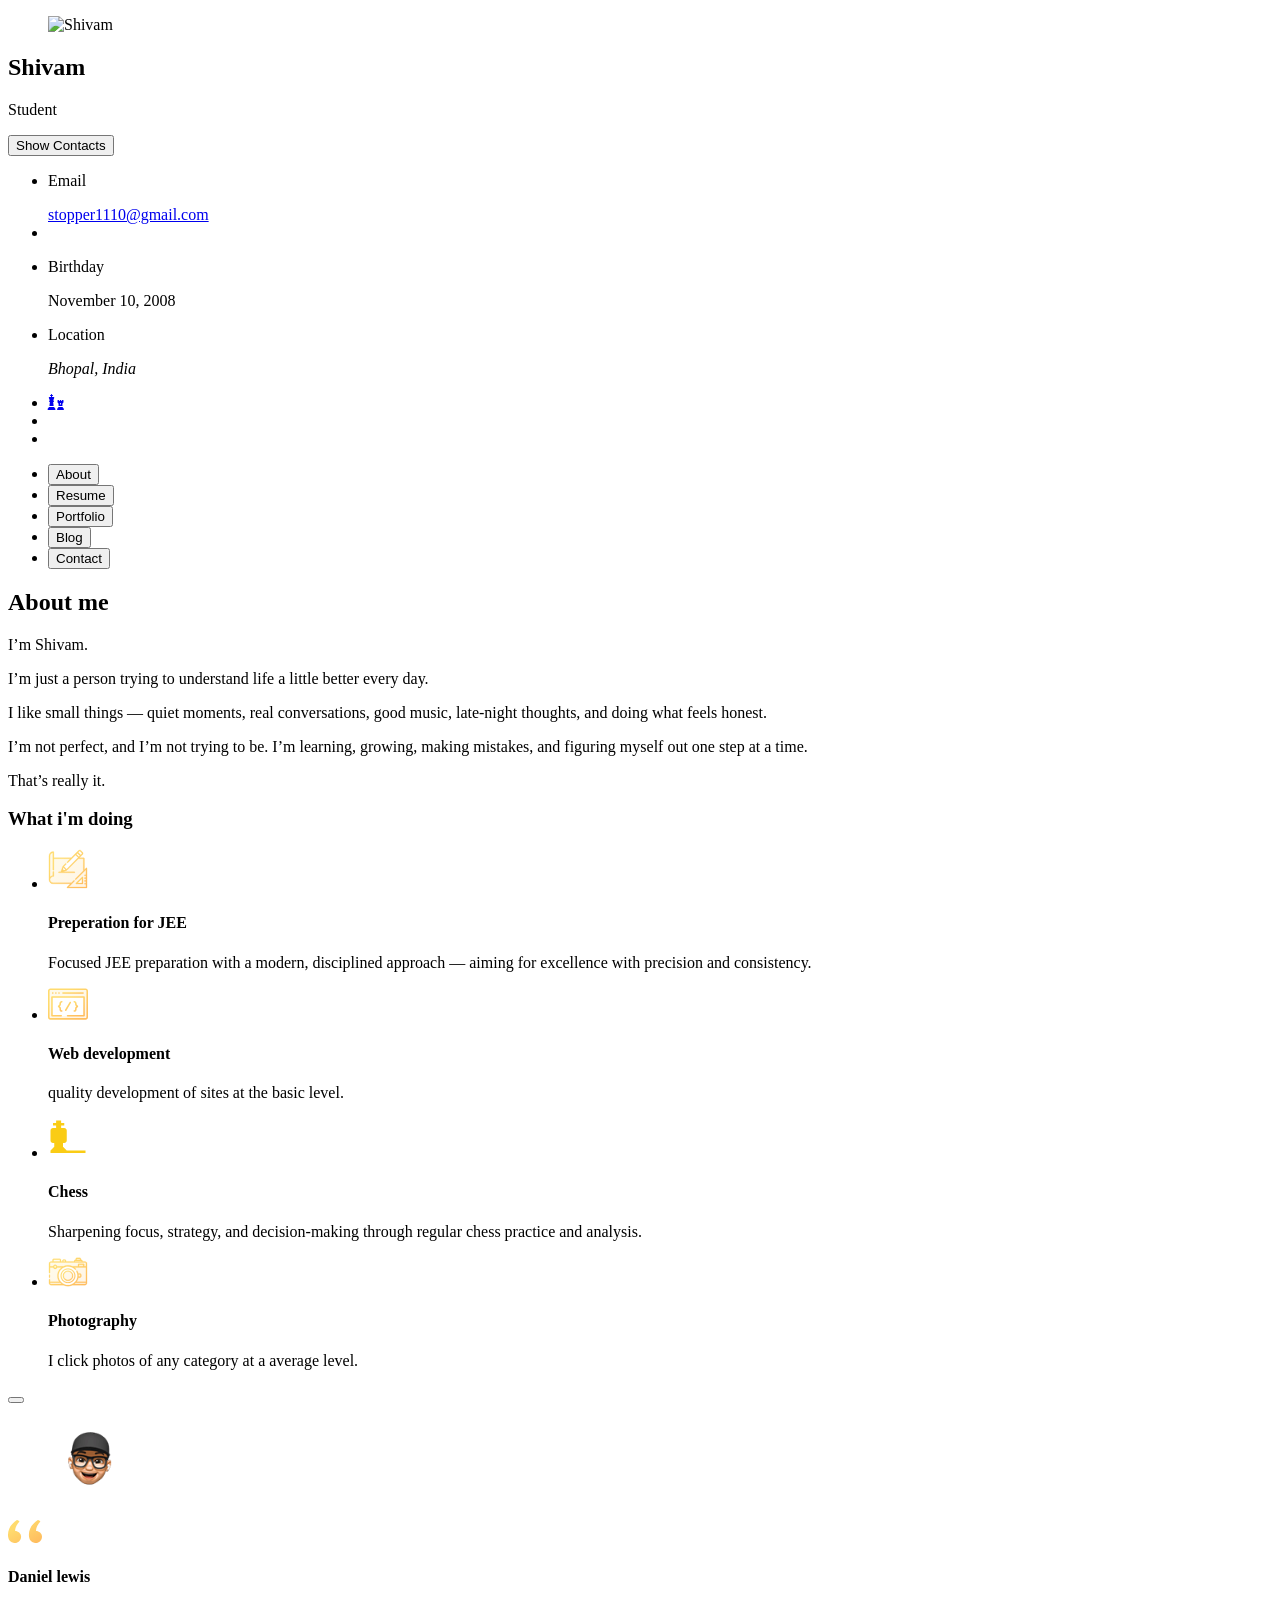
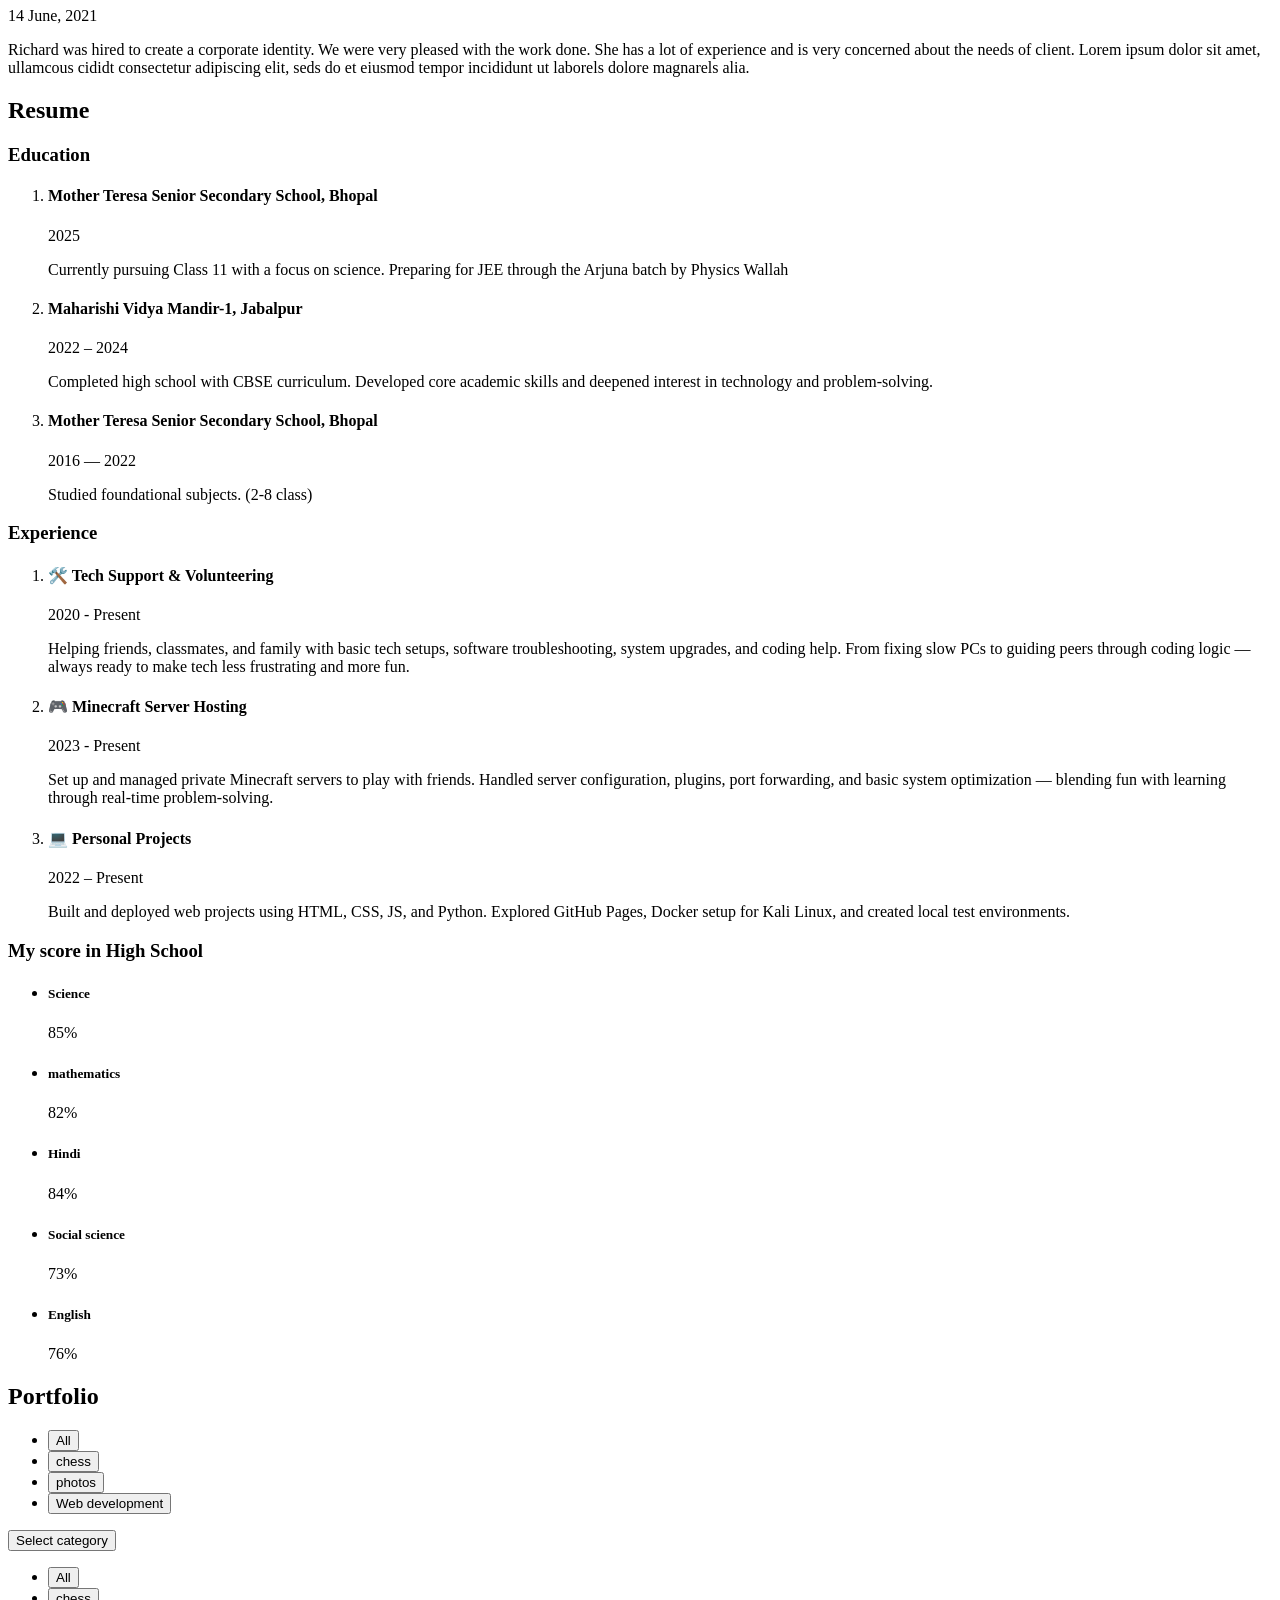
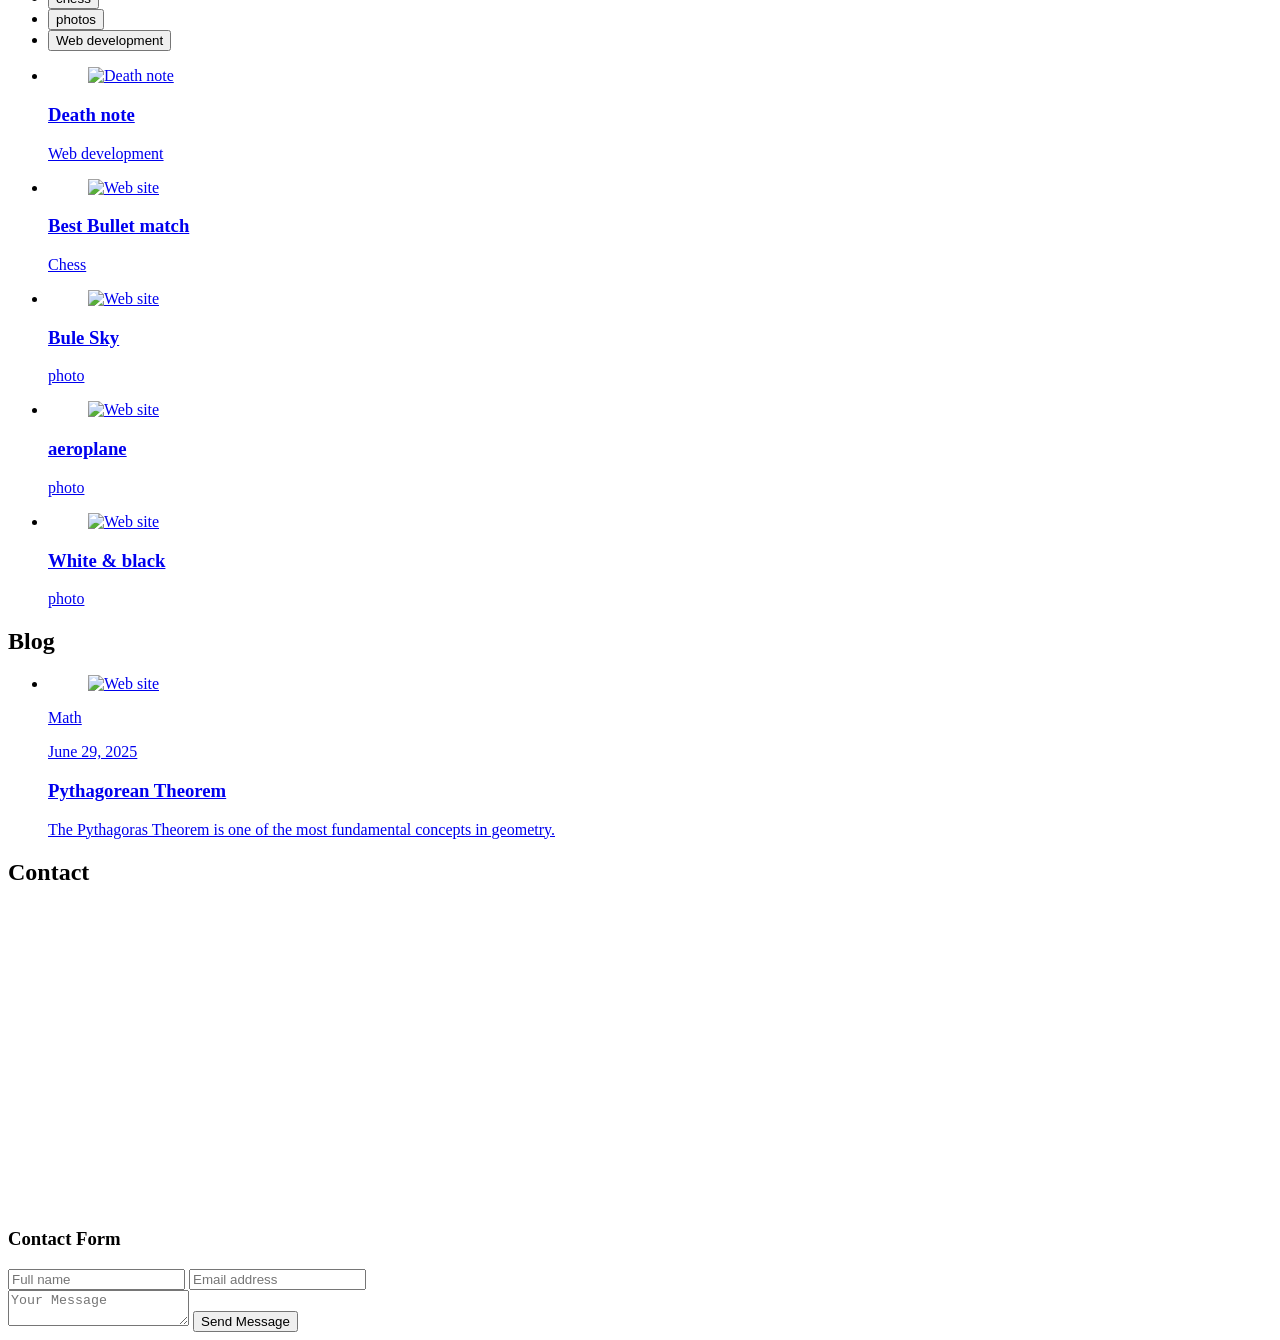
==== index.html @ 010a127c "index.html" ====
<!DOCTYPE html>
<html lang="en">

<head>
  <meta charset="UTF-8">
  <meta http-equiv="X-UA-Compatible" content="IE=edge">
  <meta name="viewport" content="width=device-width, initial-scale=1.0">
  <title>Personal Portfolio</title>

  <!--
    - favicon
  -->
  <link rel="shortcut icon" href="./assets/images/me.ico" type="image/x-icon">

  <!--
    - custom css link
  -->
  <link rel="stylesheet" href="./assets/css/style.css">

  <!--
    - google font link
  -->
  <link rel="stylesheet" href="https://cdnjs.cloudflare.com/ajax/libs/font-awesome/6.5.0/css/all.min.css">
  <link rel="preconnect" href="https://fonts.googleapis.com">
  <link rel="preconnect" href="https://fonts.gstatic.com" crossorigin>
  <link href="https://fonts.googleapis.com/css2?family=Poppins:wght@300;400;500;600&display=swap" rel="stylesheet">
</head>

<body>

  

  <!--
    - #MAIN
  -->

  <main>

    <!--
      - #SIDEBAR
    -->

    <aside class="sidebar" data-sidebar>

      <div class="sidebar-info">

        <figure class="avatar-box">
          <img src="https://sdk.bitmoji.com/render/panel/10226021-99682697205_52-s5-v1.png?transparent=1&palette=1&scale=1" alt="Shivam" width="80">
        </figure>

        <div class="info-content">
          <h1 class="name" title="Shivam">Shivam</h1>

          <p class="title">Student</p>
        </div>

        <button class="info_more-btn" data-sidebar-btn>
          <span>Show Contacts</span>

          <ion-icon name="chevron-down"></ion-icon>
        </button>

      </div>

      <div class="sidebar-info_more">

        <div class="separator"></div>

        <ul class="contacts-list">

          <li class="contact-item">

            <div class="icon-box">
              <ion-icon name="mail-outline"></ion-icon>
            </div>

            <div class="contact-info">
              <p class="contact-title">Email</p>

              <a href="https://mail.google.com/mail/?view=cm&to=stopper1110@gmail.com" target="_blank" class="contact-link">
  stopper1110@gmail.com
</a>
            </div>

          </li>

          <li class="contact-item">

          </li>

          <li class="contact-item">

            <div class="icon-box">
              <ion-icon name="calendar-outline"></ion-icon>
            </div>

            <div class="contact-info">
              <p class="contact-title">Birthday</p>

              <time datetime="1982-06-23">November 10, 2008</time>
            </div>

          </li>

          <li class="contact-item">

            <div class="icon-box">
              <ion-icon name="location-outline"></ion-icon>
            </div>

            <div class="contact-info">
              <p class="contact-title">Location</p>

              <address>Bhopal, India</address>
            </div>

          </li>

        </ul>

        <div class="separator"></div>

        <ul class="social-list">

          <li class="social-item">
  <a href="https://www.chess.com/member/shivam-1410" class="social-link" target="_blank">
    <i class="fas fa-chess"></i>
  </a>
</li>



          <li class="social-item">
            <a href="https://x.com/Shivam_756" class="social-link">
              <ion-icon name="logo-twitter"></ion-icon>
            </a>
          </li>

          <li class="social-item">
            <a href="https://www.instagram.com/shivammm._.10/" class="social-link">
              <ion-icon name="logo-instagram"></ion-icon>
            </a>
          </li>

        </ul>

      </div>

    </aside>





    <!--
      - #main-content
    -->

    <div class="main-content">

      <!--
        - #NAVBAR
      -->

      <nav class="navbar">

        <ul class="navbar-list">

          <li class="navbar-item">
            <button class="navbar-link  active" data-nav-link>About</button>
          </li>

          <li class="navbar-item">
            <button class="navbar-link" data-nav-link>Resume</button>
          </li>

          <li class="navbar-item">
            <button class="navbar-link" data-nav-link>Portfolio</button>
          </li>

          <li class="navbar-item">
            <button class="navbar-link" data-nav-link>Blog</button>
          </li>

          <li class="navbar-item">
            <button class="navbar-link" data-nav-link>Contact</button>
          </li>

        </ul>

      </nav>





      <!--
        - #ABOUT
      -->

      <article class="about  active" data-page="about">

        <header>
          <h2 class="h2 article-title">About me</h2>
        </header>

        <section class="about-text">
         <p>I’m Shivam.</p>
         <p>I’m just a person trying to understand life a little better every day.</p>
         <p>I like small things — quiet moments, real conversations, good music, late-night thoughts, and doing what feels honest.</p>
        <p>I’m not perfect, and I’m not trying to be.
I’m learning, growing, making mistakes, and figuring myself out one step at a time.</p>
          <p>That’s really it.</p>
        </section>


        <!--
          - service
        -->

        <section class="service">

          <h3 class="h3 service-title">What i'm doing</h3>

          <ul class="service-list">

            <li class="service-item">

              <div class="service-icon-box">
                <img src="./assets/images/icon-design.svg
                " alt="design icon" width="40">
              </div>

              <div class="service-content-box">
                <h4 class="h4 service-item-title">Preperation for JEE</h4>

                <p class="service-item-text">
                  Focused JEE preparation with a modern, disciplined approach — aiming for excellence with precision and consistency.
                </p>
              </div>

            </li>

            <li class="service-item">

              <div class="service-icon-box">
                <img src="./assets/images/icon-dev.svg" alt="Web development icon" width="40">
              </div>

              <div class="service-content-box">
                <h4 class="h4 service-item-title">Web development</h4>

                <p class="service-item-text">
                  quality development of sites at the basic level.
                </p>
              </div>

            </li>

            <li class="service-item">

              <div class="service-icon-box">
                <img src="./assets/images/chess.svg" alt="chess" width="40">
              </div>

              <div class="service-content-box">
                <h4 class="h4 service-item-title">Chess</h4>

                <p class="service-item-text">
                  Sharpening focus, strategy, and decision-making through regular chess practice and analysis.
                </p>
              </div>

            </li>

            <li class="service-item">

              <div class="service-icon-box">
                <img src="./assets/images/icon-photo.svg" alt="camera icon" width="40">
              </div>

              <div class="service-content-box">
                <h4 class="h4 service-item-title">Photography</h4>

                <p class="service-item-text">
                  I click photos of any category at a average level.
                </p>
              </div>

            </li>

          </ul>

        </section>


        <!--
          - testimonials
        -->

        


        <!--
          - testimonials modal
        -->

        <div class="modal-container" data-modal-container>

          <div class="overlay" data-overlay></div>

          <section class="testimonials-modal">

            <button class="modal-close-btn" data-modal-close-btn>
              <ion-icon name="close-outline"></ion-icon>
            </button>

            <div class="modal-img-wrapper">
              <figure class="modal-avatar-box">
                <img src="./assets/images/avatar-1.png" alt="Daniel lewis" width="80" data-modal-img>
              </figure>

              <img src="./assets/images/icon-quote.svg" alt="quote icon">
            </div>

            <div class="modal-content">

              <h4 class="h3 modal-title" data-modal-title>Daniel lewis</h4>

              <time datetime="2021-06-14">14 June, 2021</time>

              <div data-modal-text>
                <p>
                  Richard was hired to create a corporate identity. We were very pleased with the work done. She has a
                  lot of experience
                  and is very concerned about the needs of client. Lorem ipsum dolor sit amet, ullamcous cididt
                  consectetur adipiscing
                  elit, seds do et eiusmod tempor incididunt ut laborels dolore magnarels alia.
                </p>
              </div>

            </div>

          </section>

        </div>

        

      </article>



      <article class="resume" data-page="resume">

        <header>
          <h2 class="h2 article-title">Resume</h2>
        </header>

        <section class="timeline">

          <div class="title-wrapper">
            <div class="icon-box">
              <ion-icon name="book-outline"></ion-icon>
            </div>

            <h3 class="h3">Education</h3>
          </div>

          <ol class="timeline-list">

            <li class="timeline-item">

              <h4 class="h4 timeline-item-title">Mother Teresa Senior Secondary School, Bhopal</h4>

              <span>2025</span>

              <p class="timeline-text">
                Currently pursuing Class 11 with a focus on science. Preparing for JEE through the Arjuna batch by Physics Wallah
              </p>

            </li>

            <li class="timeline-item">

              <h4 class="h4 timeline-item-title">Maharishi Vidya Mandir-1, Jabalpur</h4>

              <span>2022 – 2024</span>

              <p class="timeline-text">
                Completed high school with CBSE curriculum. Developed core academic skills and deepened interest in technology and problem-solving.
              </p>

            </li>

            <li class="timeline-item">

              <h4 class="h4 timeline-item-title">Mother Teresa Senior Secondary School, Bhopal</h4>

              <span>2016 — 2022</span>

              <p class="timeline-text">
                Studied foundational subjects. (2-8 class)
              </p>

            </li>

          </ol>

        </section>

        <section class="timeline">

          <div class="title-wrapper">
            <div class="icon-box">
              <ion-icon name="book-outline"></ion-icon>
            </div>

            <h3 class="h3">Experience</h3>
          </div>

          <ol class="timeline-list">

            <li class="timeline-item">

              <h4 class="h4 timeline-item-title">🛠️ Tech Support & Volunteering</h4>

              <span>2020 - Present</span>

              <p class="timeline-text">
                Helping friends, classmates, and family with basic tech setups, software troubleshooting, system upgrades, and coding help. From fixing slow PCs to guiding peers through coding logic — always ready to make tech less frustrating and more fun.


              </p>

            </li>

            <li class="timeline-item">

              <h4 class="h4 timeline-item-title">🎮 Minecraft Server Hosting</h4>

              <span>2023 - Present</span>

              <p class="timeline-text">
                Set up and managed private Minecraft servers to play with friends. Handled server configuration, plugins, port forwarding, and basic system optimization — blending fun with learning through real-time problem-solving.


              </p>

            </li>

            <li class="timeline-item">

              <h4 class="h4 timeline-item-title">💻 Personal Projects</h4>

              <span>2022 – Present</span>

              <p class="timeline-text">
                Built and deployed web projects using HTML, CSS, JS, and Python. Explored GitHub Pages, Docker setup for Kali Linux, and created local test environments.
              </p>

            </li>

          </ol>

        </section>

        <section class="skill">

          <h3 class="h3 skills-title">My score in High School</h3>

          <ul class="skills-list content-card">

            <li class="skills-item">

              <div class="title-wrapper">
                <h5 class="h5">Science</h5>
                <data value="85">85%</data>
              </div>

              <div class="skill-progress-bg">
                <div class="skill-progress-fill" style="width: 85%;"></div>
              </div>

            </li>

            <li class="skills-item">

              <div class="title-wrapper">
                <h5 class="h5">mathematics </h5>
                <data value="82">82%</data>
              </div>

              <div class="skill-progress-bg">
                <div class="skill-progress-fill" style="width: 82%;"></div>
              </div>

            </li>

            <li class="skills-item">

              <div class="title-wrapper">
                <h5 class="h5">Hindi</h5>
                <data value="84">84%</data>
              </div>

              <div class="skill-progress-bg">
                <div class="skill-progress-fill" style="width: 84%;"></div>
              </div>

            </li>

            <li class="skills-item">

              <div class="title-wrapper">
                <h5 class="h5">Social science</h5>
                <data value="73">73%</data>
              </div>

              <div class="skill-progress-bg">
                <div class="skill-progress-fill" style="width: 73%;"></div>
              </div>

            </li>
            <li class="skills-item">

              <div class="title-wrapper">
                <h5 class="h5">English</h5>
                <data value="76">76%</data>
              </div>

              <div class="skill-progress-bg">
                <div class="skill-progress-fill" style="width: 76%;"></div>
              </div>

            </li>

          </ul>

        </section>

      </article>





      <!--
        - #PORTFOLIO
      -->

      <article class="portfolio" data-page="portfolio">

        <header>
          <h2 class="h2 article-title">Portfolio</h2>
        </header>

        <section class="projects">

          <ul class="filter-list">

            <li class="filter-item">
              <button class="active" data-filter-btn>All</button>
            </li>

            <li class="filter-item">
              <button data-filter-btn>chess</button>
            </li>

            <li class="filter-item">
              <button data-filter-btn>photos</button>
            </li>

            <li class="filter-item">
              <button data-filter-btn>Web development</button>
            </li>

          </ul>

          <div class="filter-select-box">

            <button class="filter-select" data-select>

              <div class="select-value" data-selecct-value>Select category</div>

              <div class="select-icon">
                <ion-icon name="chevron-down"></ion-icon>
              </div>

            </button>

            <ul class="select-list">

              <li class="select-item">
                <button data-select-item>All</button>
              </li>

              <li class="select-item">
                <button data-select-item>chess</button>
              </li>

              <li class="select-item">
                <button data-select-item>photos</button>
              </li>

              <li class="select-item">
                <button data-select-item>Web development</button>
              </li>

            </ul>

          </div>

          <ul class="project-list">

            <li class="project-item  active" data-filter-item data-category="web development">
              <a href="https://httpssh.github.io/DN/">

                <figure class="project-img">
                  <div class="project-item-icon-box">
                    <ion-icon name="eye-outline"></ion-icon>
                  </div>

                  <img src="https://iili.io/F5qeBZG.jpg" alt="Death note" loading="lazy">

                </figure>

                <h3 class="project-title">Death note</h3>

                <p class="project-category">Web development</p>

              </a>
            </li>
            <li class="project-item  active" data-filter-item data-category="chess">
              <a href="https://www.chess.com/game/live/144814767123?move=0">

                <figure class="project-img">
                  <div class="project-item-icon-box">
                    <ion-icon name="eye-outline"></ion-icon>
                  </div>

                  <img src="https://iili.io/FR6mkKJ.png" alt="Web site" loading="lazy">

                </figure>

                <h3 class="project-title">Best Bullet match</h3>

                <p class="project-category">Chess</p>

              </a>
            </li>
            <li class="project-item  active" data-filter-item data-category="photos">
              <a href="https://freeimage.host/i/FRPdQf9">

                <figure class="project-img">
                  <div class="project-item-icon-box">
                    <ion-icon name="eye-outline"></ion-icon>
                  </div>

                  <img src="https://iili.io/FRPdQf9.jpg" alt="Web site" loading="lazy">

                </figure>

                <h3 class="project-title">Bule Sky</h3>

                <p class="project-category">photo</p>

              </a>
            </li>
            <li class="project-item  active" data-filter-item data-category="photos">
              <a href="https://freeimage.host/i/FRPIY7V">

                <figure class="project-img">
                  <div class="project-item-icon-box">
                    <ion-icon name="eye-outline"></ion-icon>
                  </div>

                  <img src="https://iili.io/FRPIY7V.jpg" alt="Web site" loading="lazy">

                </figure>

                <h3 class="project-title">aeroplane</h3>

                <p class="project-category">photo</p>

              </a>
            </li>
            <li class="project-item  active" data-filter-item data-category="photos">
              <a href="https://iili.io/FRPR4V9.jpg">

                <figure class="project-img">
                  <div class="project-item-icon-box">
                    <ion-icon name="eye-outline"></ion-icon>
                  </div>

                  <img src="https://iili.io/FRPR4V9.jpg" alt="Web site" loading="lazy">

                </figure>

                <h3 class="project-title">White & black</h3>

                <p class="project-category">photo</p>

              </a>
            </li>


            

          </ul>

        </section>

      </article>





      <!--
        - #BLOG
      -->

      <article class="blog" data-page="blog">

        <header>
          <h2 class="h2 article-title">Blog</h2>
        </header>

        <section class="blog-posts">

          <ul class="blog-posts-list">

            <li class="blog-post-item">
              <a href="Pythagoras_Theorem.html">

                <figure class="blog-banner-box">
                  <img src="https://upload.wikimedia.org/wikipedia/commons/thumb/d/d2/Pythagorean.svg/250px-Pythagorean.svg.png" alt="Web site" loading="lazy">
                </figure>

                <div class="blog-content">

                  <div class="blog-meta">
                    <p class="blog-category">Math</p>

                    <span class="dot"></span>

                    <time datetime="2025-29-06">June 29, 2025</time>
                  </div>

                  <h3 class="h3 blog-item-title">Pythagorean Theorem</h3>

                  <p class="blog-text">
                    The Pythagoras Theorem is one of the most fundamental concepts in geometry.
                  </p>

                </div>

              </a>
            </li>


          </ul>

        </section>

      </article>





      <!--
        - #CONTACT
      -->

      <article class="contact" data-page="contact">

  <header>
    <h2 class="h2 article-title">Contact</h2>
  </header>

  <!-- Map Embed -->
  <section class="mapbox" data-mapbox>
    <figure>
      <iframe
        src="https://www.google.com/maps/embed?pb=!1m18!1m12!1m3!1d234700.3459558481!2d77.2410752057032!3d23.199639469272157!2m3!1f0!2f0!3f0!3m2!1i1024!2i768!4f13.1!3m3!1m2!1s0x397c428f8fd68fbd%3A0x2155716d572d4f8!2sBhopal%2C%20Madhya%20Pradesh!5e0!3m2!1sen!2sin!4v1751141832396!5m2!1sen!2sin%22%20width=%22600%22%20height=%22450%22%20style=%22border:0;%22%20allowfullscreen=%22%22%20loading=%22lazy%22%20referrerpolicy=%22no-referrer-when-downgrade%22%3E%3C/iframe%3E"
        width="100%" height="300" style="border:0;" allowfullscreen="" loading="lazy"></iframe>
    </figure>
  </section>

  <!-- Contact Form -->
  <section class="contact-form">
    <h3 class="h3 form-title">Contact Form</h3>

    <form action="https://formspree.io/f/mgvyrqky" method="POST" class="form">

      <input type="hidden" name="_captcha" value="false">
      

      <div class="input-wrapper">
        <input type="text" name="fullname" class="form-input" placeholder="Full name" required>

        <input type="email" name="email" class="form-input" placeholder="Email address" required>
      </div>

      <textarea name="message" class="form-input" placeholder="Your Message" required></textarea>

      <button class="form-btn" type="submit">
        <ion-icon name="paper-plane"></ion-icon>
        <span>Send Message</span>
      </button>

    </form>
  </section>

</article>


    </div>

  </main>






  <!--
    - custom js link
  -->
  <script src="./assets/js/script.js"></script>

  <!--
    - ionicon link
  -->
  <script type="module" src="https://unpkg.com/ionicons@5.5.2/dist/ionicons/ionicons.esm.js"></script>
  <script nomodule src="https://unpkg.com/ionicons@5.5.2/dist/ionicons/ionicons.js"></script>
<script>
  document.querySelectorAll('a[href^="http"]').forEach(link => {
    link.setAttribute('target', '_blank');
    link.setAttribute('rel', 'noopener noreferrer');
  });
</script>


  
</body>

</html>
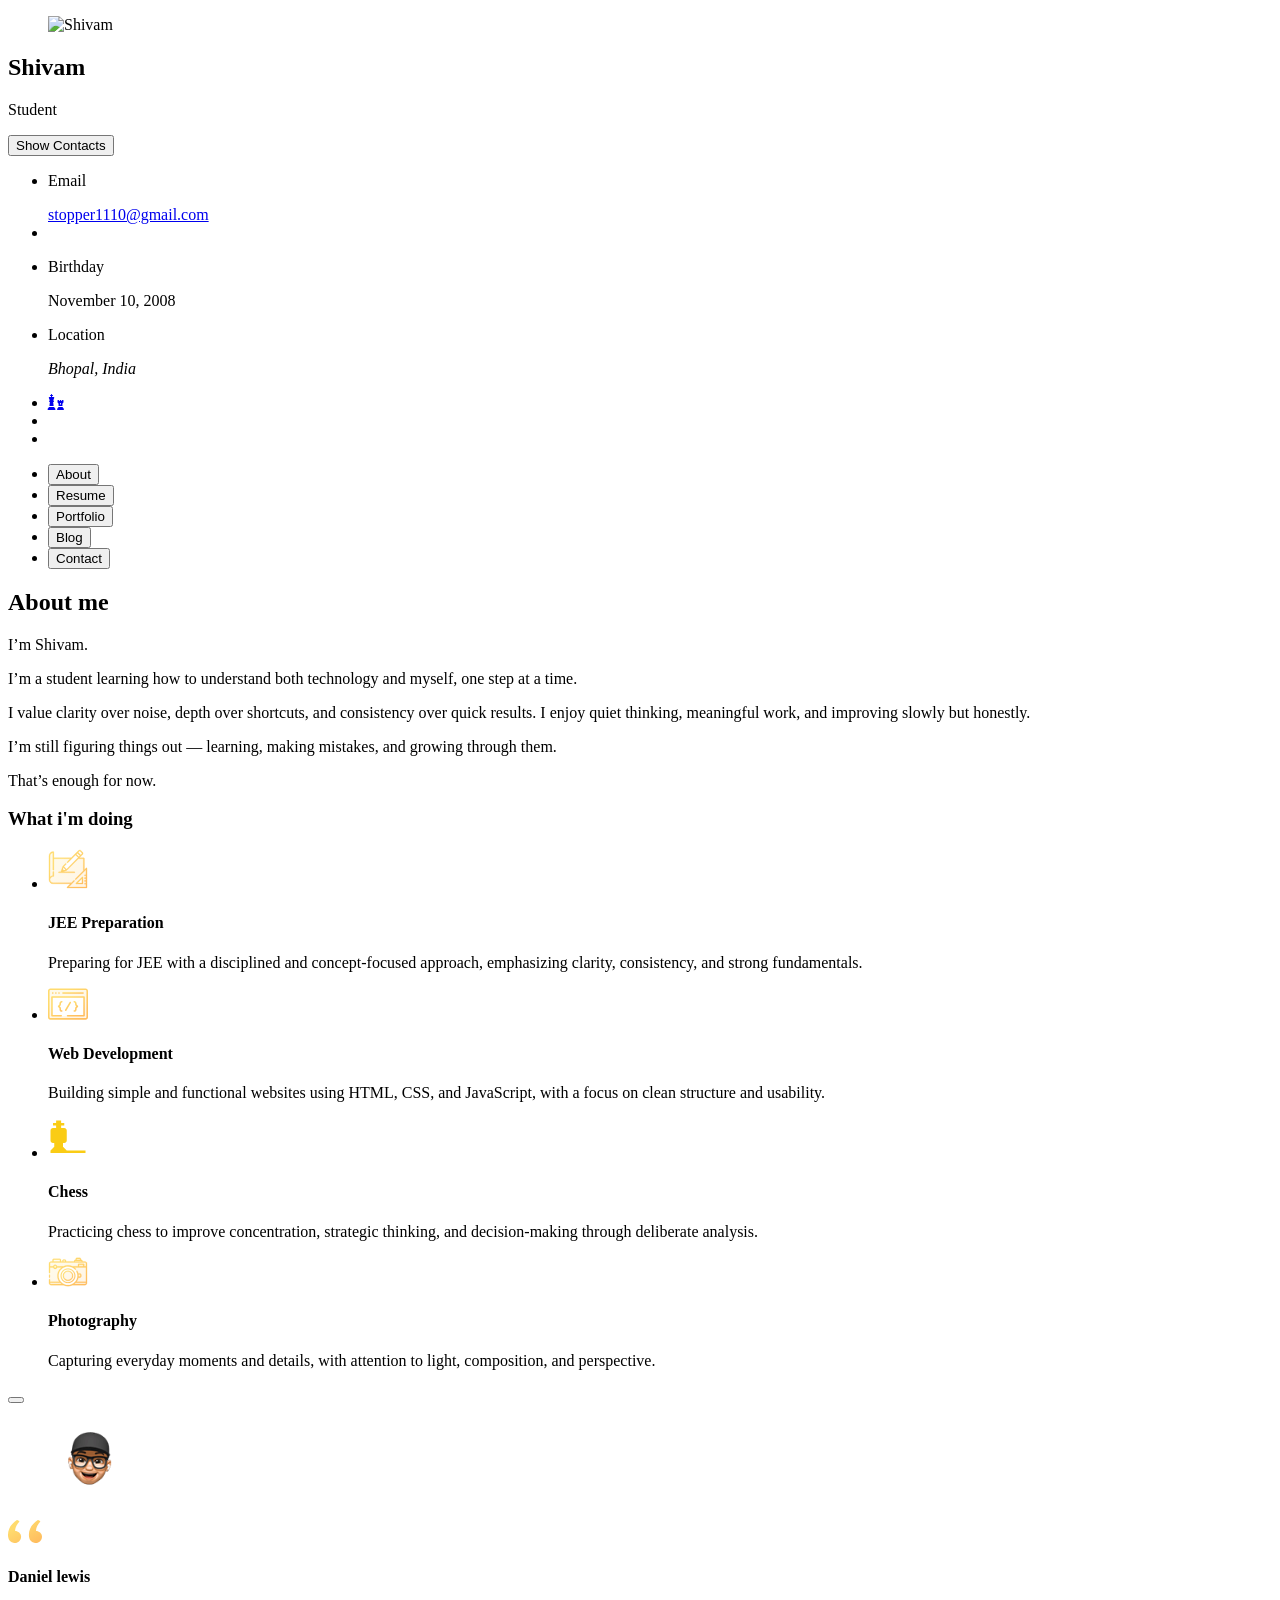
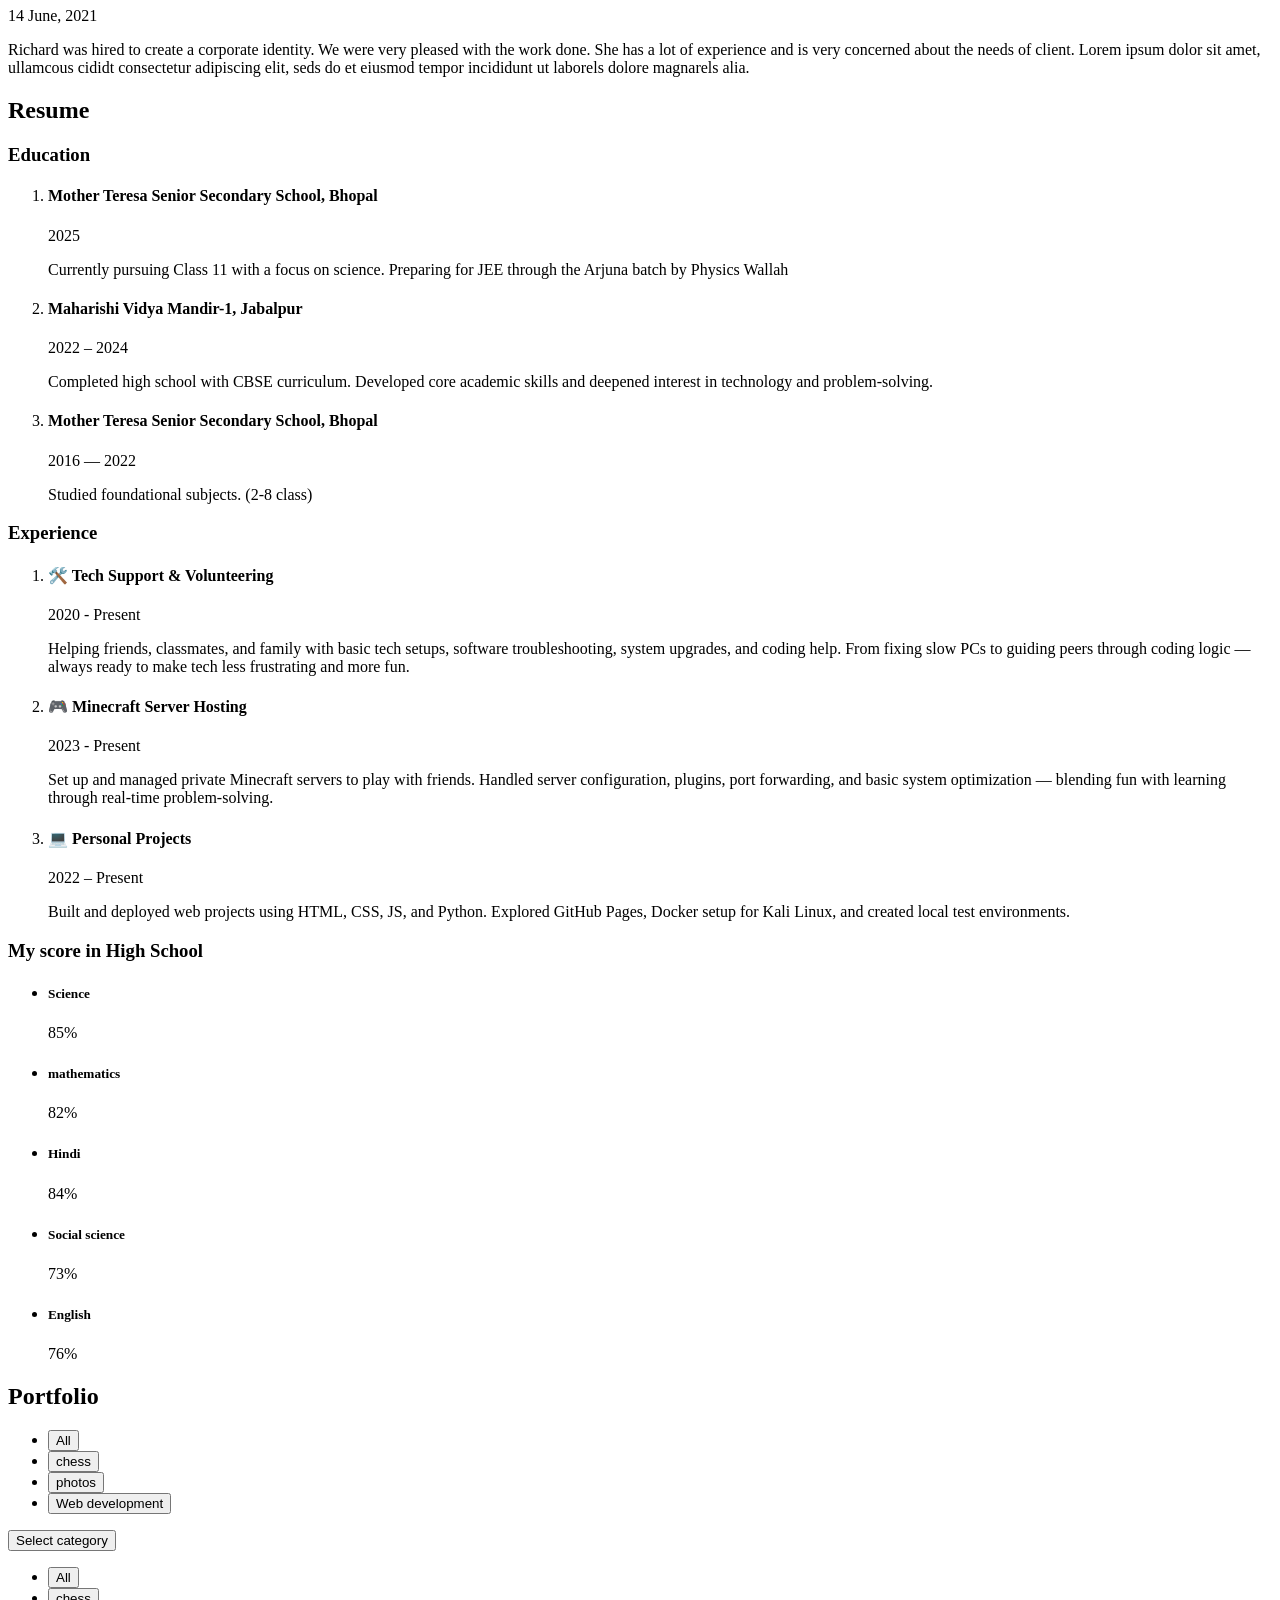
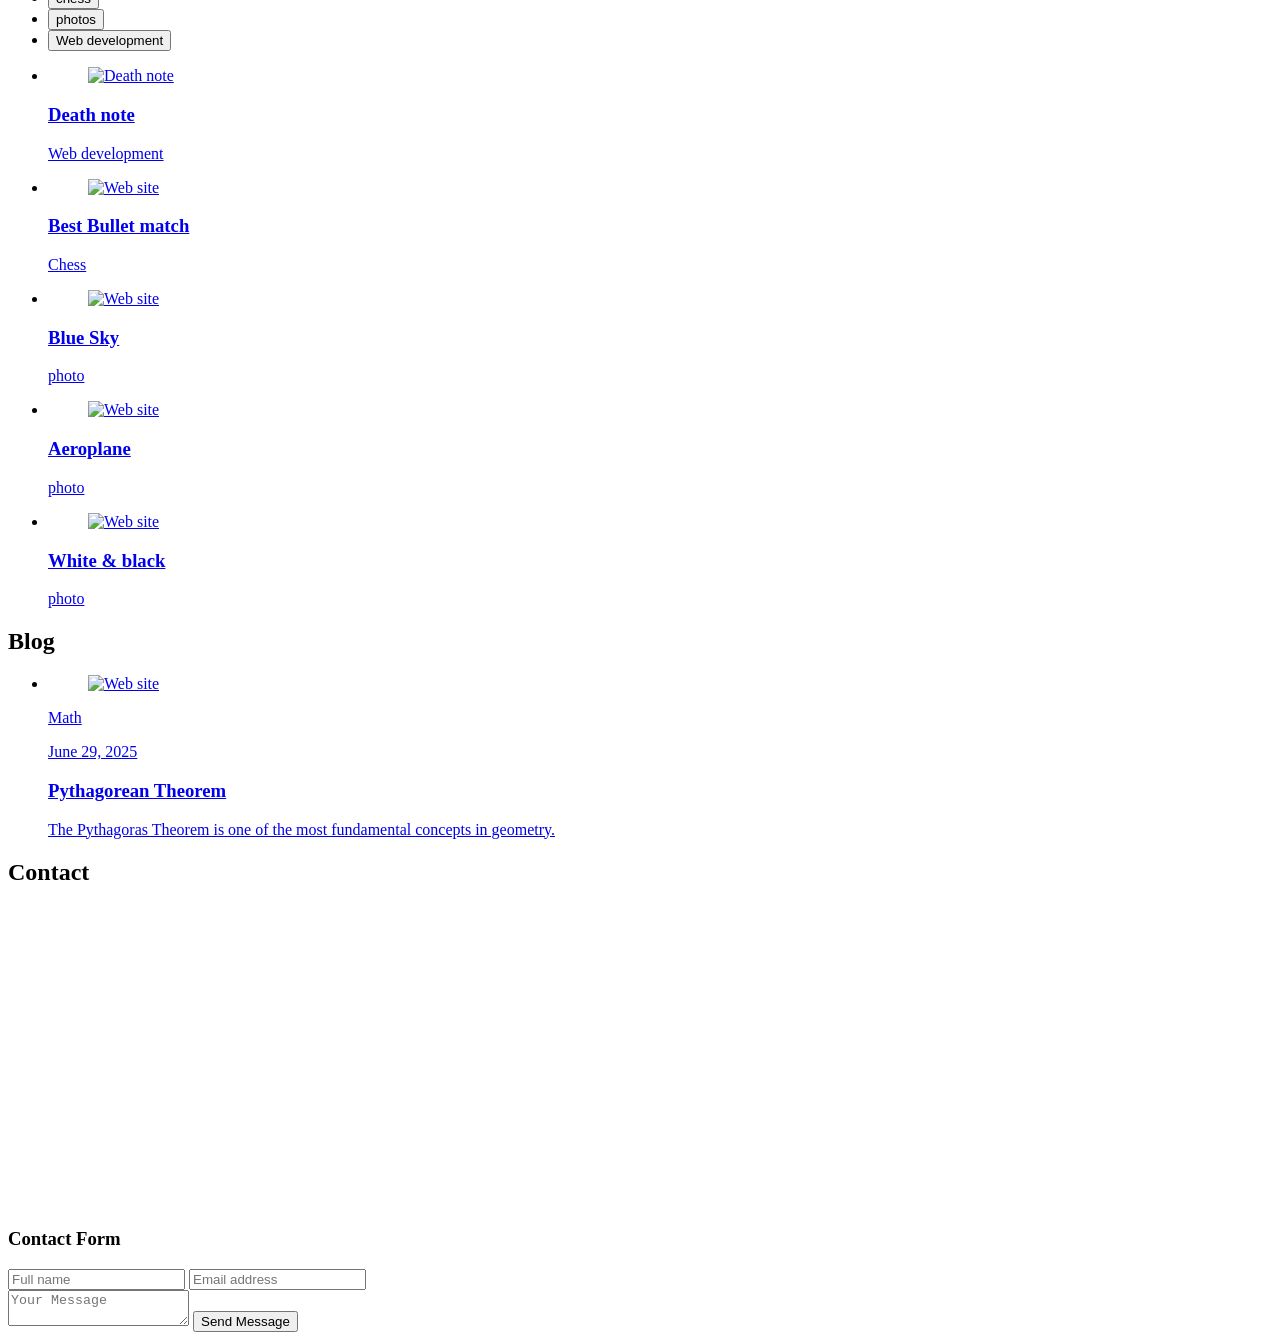
==== commit 46177a36: "Refactor index.html for readability and content updates Refactor HTML structure and improve readabil" ====
--- a/index.html
+++ b/index.html
@@ -28,11 +28,9 @@
 
 <body>
 
-  
-
-  <!--
-    - #MAIN
-  -->
+
+
+  <!---#MAIN-->
 
   <main>
 
@@ -45,7 +43,9 @@
       <div class="sidebar-info">
 
         <figure class="avatar-box">
-          <img src="https://sdk.bitmoji.com/render/panel/10226021-99682697205_52-s5-v1.png?transparent=1&palette=1&scale=1" alt="Shivam" width="80">
+          <img
+            src="https://sdk.bitmoji.com/render/panel/10226021-99682697205_52-s5-v1.png?transparent=1&palette=1&scale=1"
+            alt="Shivam" width="80">
         </figure>
 
         <div class="info-content">
@@ -77,9 +77,10 @@
             <div class="contact-info">
               <p class="contact-title">Email</p>
 
-              <a href="https://mail.google.com/mail/?view=cm&to=stopper1110@gmail.com" target="_blank" class="contact-link">
-  stopper1110@gmail.com
-</a>
+              <a href="https://mail.google.com/mail/?view=cm&to=stopper1110@gmail.com" target="_blank"
+                class="contact-link">
+                stopper1110@gmail.com
+              </a>
             </div>
 
           </li>
@@ -123,10 +124,10 @@
         <ul class="social-list">
 
           <li class="social-item">
-  <a href="https://www.chess.com/member/shivam-1410" class="social-link" target="_blank">
-    <i class="fas fa-chess"></i>
-  </a>
-</li>
+            <a href="https://www.chess.com/member/shivam-1410" class="social-link" target="_blank">
+              <i class="fas fa-chess"></i>
+            </a>
+          </li>
 
 
 
@@ -137,7 +138,7 @@
           </li>
 
           <li class="social-item">
-            <a href="https://www.instagram.com/shivammm._.10/" class="social-link">
+            <a href="https://www.instagram.com/shivampatel.1008/" class="social-link">
               <ion-icon name="logo-instagram"></ion-icon>
             </a>
           </li>
@@ -205,13 +206,26 @@
         </header>
 
         <section class="about-text">
-         <p>I’m Shivam.</p>
-         <p>I’m just a person trying to understand life a little better every day.</p>
-         <p>I like small things — quiet moments, real conversations, good music, late-night thoughts, and doing what feels honest.</p>
-        <p>I’m not perfect, and I’m not trying to be.
-I’m learning, growing, making mistakes, and figuring myself out one step at a time.</p>
-          <p>That’s really it.</p>
+          <p>I’m Shivam.</p>
+
+          <p>
+            I’m a student learning how to understand both technology and myself, one step at a time.
+          </p>
+
+          <p>
+            I value clarity over noise, depth over shortcuts, and consistency over quick results.
+            I enjoy quiet thinking, meaningful work, and improving slowly but honestly.
+          </p>
+
+          <p>
+            I’m still figuring things out — learning, making mistakes, and growing through them.
+          </p>
+
+          <p>
+            That’s enough for now.
+          </p>
         </section>
+
 
 
         <!--
@@ -225,56 +239,51 @@
           <ul class="service-list">
 
             <li class="service-item">
-
               <div class="service-icon-box">
-                <img src="./assets/images/icon-design.svg
-                " alt="design icon" width="40">
+                <img src="./assets/images/icon-design.svg" alt="learning icon" width="40">
               </div>
 
               <div class="service-content-box">
-                <h4 class="h4 service-item-title">Preperation for JEE</h4>
+                <h4 class="h4 service-item-title">JEE Preparation</h4>
 
                 <p class="service-item-text">
-                  Focused JEE preparation with a modern, disciplined approach — aiming for excellence with precision and consistency.
+                  Preparing for JEE with a disciplined and concept-focused approach, emphasizing clarity,
+                  consistency, and strong fundamentals.
                 </p>
               </div>
-
             </li>
 
             <li class="service-item">
-
               <div class="service-icon-box">
-                <img src="./assets/images/icon-dev.svg" alt="Web development icon" width="40">
+                <img src="./assets/images/icon-dev.svg" alt="web development icon" width="40">
               </div>
 
               <div class="service-content-box">
-                <h4 class="h4 service-item-title">Web development</h4>
+                <h4 class="h4 service-item-title">Web Development</h4>
 
                 <p class="service-item-text">
-                  quality development of sites at the basic level.
+                  Building simple and functional websites using HTML, CSS, and JavaScript, with a focus on
+                  clean structure and usability.
                 </p>
               </div>
-
             </li>
 
             <li class="service-item">
-
               <div class="service-icon-box">
-                <img src="./assets/images/chess.svg" alt="chess" width="40">
+                <img src="./assets/images/chess.svg" alt="chess icon" width="40">
               </div>
 
               <div class="service-content-box">
                 <h4 class="h4 service-item-title">Chess</h4>
 
                 <p class="service-item-text">
-                  Sharpening focus, strategy, and decision-making through regular chess practice and analysis.
+                  Practicing chess to improve concentration, strategic thinking, and decision-making through
+                  deliberate analysis.
                 </p>
               </div>
-
             </li>
 
             <li class="service-item">
-
               <div class="service-icon-box">
                 <img src="./assets/images/icon-photo.svg" alt="camera icon" width="40">
               </div>
@@ -283,13 +292,13 @@
                 <h4 class="h4 service-item-title">Photography</h4>
 
                 <p class="service-item-text">
-                  I click photos of any category at a average level.
+                  Capturing everyday moments and details, with attention to light, composition, and perspective.
                 </p>
               </div>
-
             </li>
 
           </ul>
+
 
         </section>
 
@@ -298,7 +307,7 @@
           - testimonials
         -->
 
-        
+
 
 
         <!--
@@ -345,7 +354,7 @@
 
         </div>
 
-        
+
 
       </article>
 
@@ -376,7 +385,8 @@
               <span>2025</span>
 
               <p class="timeline-text">
-                Currently pursuing Class 11 with a focus on science. Preparing for JEE through the Arjuna batch by Physics Wallah
+                Currently pursuing Class 11 with a focus on science. Preparing for JEE through the Arjuna batch by
+                Physics Wallah
               </p>
 
             </li>
@@ -388,7 +398,8 @@
               <span>2022 – 2024</span>
 
               <p class="timeline-text">
-                Completed high school with CBSE curriculum. Developed core academic skills and deepened interest in technology and problem-solving.
+                Completed high school with CBSE curriculum. Developed core academic skills and deepened interest in
+                technology and problem-solving.
               </p>
 
             </li>
@@ -428,7 +439,9 @@
               <span>2020 - Present</span>
 
               <p class="timeline-text">
-                Helping friends, classmates, and family with basic tech setups, software troubleshooting, system upgrades, and coding help. From fixing slow PCs to guiding peers through coding logic — always ready to make tech less frustrating and more fun.
+                Helping friends, classmates, and family with basic tech setups, software troubleshooting, system
+                upgrades, and coding help. From fixing slow PCs to guiding peers through coding logic — always ready to
+                make tech less frustrating and more fun.
 
 
               </p>
@@ -442,7 +455,9 @@
               <span>2023 - Present</span>
 
               <p class="timeline-text">
-                Set up and managed private Minecraft servers to play with friends. Handled server configuration, plugins, port forwarding, and basic system optimization — blending fun with learning through real-time problem-solving.
+                Set up and managed private Minecraft servers to play with friends. Handled server configuration,
+                plugins, port forwarding, and basic system optimization — blending fun with learning through real-time
+                problem-solving.
 
 
               </p>
@@ -456,7 +471,8 @@
               <span>2022 – Present</span>
 
               <p class="timeline-text">
-                Built and deployed web projects using HTML, CSS, JS, and Python. Explored GitHub Pages, Docker setup for Kali Linux, and created local test environments.
+                Built and deployed web projects using HTML, CSS, JS, and Python. Explored GitHub Pages, Docker setup for
+                Kali Linux, and created local test environments.
               </p>
 
             </li>
@@ -661,7 +677,7 @@
 
                 </figure>
 
-                <h3 class="project-title">Bule Sky</h3>
+                <h3 class="project-title">Blue Sky</h3>
 
                 <p class="project-category">photo</p>
 
@@ -679,7 +695,7 @@
 
                 </figure>
 
-                <h3 class="project-title">aeroplane</h3>
+                <h3 class="project-title">Aeroplane</h3>
 
                 <p class="project-category">photo</p>
 
@@ -705,7 +721,7 @@
             </li>
 
 
-            
+
 
           </ul>
 
@@ -735,7 +751,9 @@
               <a href="Pythagoras_Theorem.html">
 
                 <figure class="blog-banner-box">
-                  <img src="https://upload.wikimedia.org/wikipedia/commons/thumb/d/d2/Pythagorean.svg/250px-Pythagorean.svg.png" alt="Web site" loading="lazy">
+                  <img
+                    src="https://upload.wikimedia.org/wikipedia/commons/thumb/d/d2/Pythagorean.svg/250px-Pythagorean.svg.png"
+                    alt="Web site" loading="lazy">
                 </figure>
 
                 <div class="blog-content">
@@ -776,45 +794,45 @@
 
       <article class="contact" data-page="contact">
 
-  <header>
-    <h2 class="h2 article-title">Contact</h2>
-  </header>
-
-  <!-- Map Embed -->
-  <section class="mapbox" data-mapbox>
-    <figure>
-      <iframe
-        src="https://www.google.com/maps/embed?pb=!1m18!1m12!1m3!1d234700.3459558481!2d77.2410752057032!3d23.199639469272157!2m3!1f0!2f0!3f0!3m2!1i1024!2i768!4f13.1!3m3!1m2!1s0x397c428f8fd68fbd%3A0x2155716d572d4f8!2sBhopal%2C%20Madhya%20Pradesh!5e0!3m2!1sen!2sin!4v1751141832396!5m2!1sen!2sin%22%20width=%22600%22%20height=%22450%22%20style=%22border:0;%22%20allowfullscreen=%22%22%20loading=%22lazy%22%20referrerpolicy=%22no-referrer-when-downgrade%22%3E%3C/iframe%3E"
-        width="100%" height="300" style="border:0;" allowfullscreen="" loading="lazy"></iframe>
-    </figure>
-  </section>
-
-  <!-- Contact Form -->
-  <section class="contact-form">
-    <h3 class="h3 form-title">Contact Form</h3>
-
-    <form action="https://formspree.io/f/mgvyrqky" method="POST" class="form">
-
-      <input type="hidden" name="_captcha" value="false">
-      
-
-      <div class="input-wrapper">
-        <input type="text" name="fullname" class="form-input" placeholder="Full name" required>
-
-        <input type="email" name="email" class="form-input" placeholder="Email address" required>
-      </div>
-
-      <textarea name="message" class="form-input" placeholder="Your Message" required></textarea>
-
-      <button class="form-btn" type="submit">
-        <ion-icon name="paper-plane"></ion-icon>
-        <span>Send Message</span>
-      </button>
-
-    </form>
-  </section>
-
-</article>
+        <header>
+          <h2 class="h2 article-title">Contact</h2>
+        </header>
+
+        <!-- Map Embed -->
+        <section class="mapbox" data-mapbox>
+          <figure>
+            <iframe
+              src="https://www.google.com/maps/embed?pb=!1m18!1m12!1m3!1d234700.3459558481!2d77.2410752057032!3d23.199639469272157!2m3!1f0!2f0!3f0!3m2!1i1024!2i768!4f13.1!3m3!1m2!1s0x397c428f8fd68fbd%3A0x2155716d572d4f8!2sBhopal%2C%20Madhya%20Pradesh!5e0!3m2!1sen!2sin!4v1751141832396!5m2!1sen!2sin%22%20width=%22600%22%20height=%22450%22%20style=%22border:0;%22%20allowfullscreen=%22%22%20loading=%22lazy%22%20referrerpolicy=%22no-referrer-when-downgrade%22%3E%3C/iframe%3E"
+              width="100%" height="300" style="border:0;" allowfullscreen="" loading="lazy"></iframe>
+          </figure>
+        </section>
+
+        <!-- Contact Form -->
+        <section class="contact-form">
+          <h3 class="h3 form-title">Contact Form</h3>
+
+          <form action="https://formspree.io/f/mgvyrqky" method="POST" class="form">
+
+            <input type="hidden" name="_captcha" value="false">
+
+
+            <div class="input-wrapper">
+              <input type="text" name="fullname" class="form-input" placeholder="Full name" required>
+
+              <input type="email" name="email" class="form-input" placeholder="Email address" required>
+            </div>
+
+            <textarea name="message" class="form-input" placeholder="Your Message" required></textarea>
+
+            <button class="form-btn" type="submit">
+              <ion-icon name="paper-plane"></ion-icon>
+              <span>Send Message</span>
+            </button>
+
+          </form>
+        </section>
+
+      </article>
 
 
     </div>
@@ -836,15 +854,15 @@
   -->
   <script type="module" src="https://unpkg.com/ionicons@5.5.2/dist/ionicons/ionicons.esm.js"></script>
   <script nomodule src="https://unpkg.com/ionicons@5.5.2/dist/ionicons/ionicons.js"></script>
-<script>
-  document.querySelectorAll('a[href^="http"]').forEach(link => {
-    link.setAttribute('target', '_blank');
-    link.setAttribute('rel', 'noopener noreferrer');
-  });
-</script>
-
-
-  
+  <script>
+    document.querySelectorAll('a[href^="http"]').forEach(link => {
+      link.setAttribute('target', '_blank');
+      link.setAttribute('rel', 'noopener noreferrer');
+    });
+  </script>
+
+
+
 </body>
 
 </html>
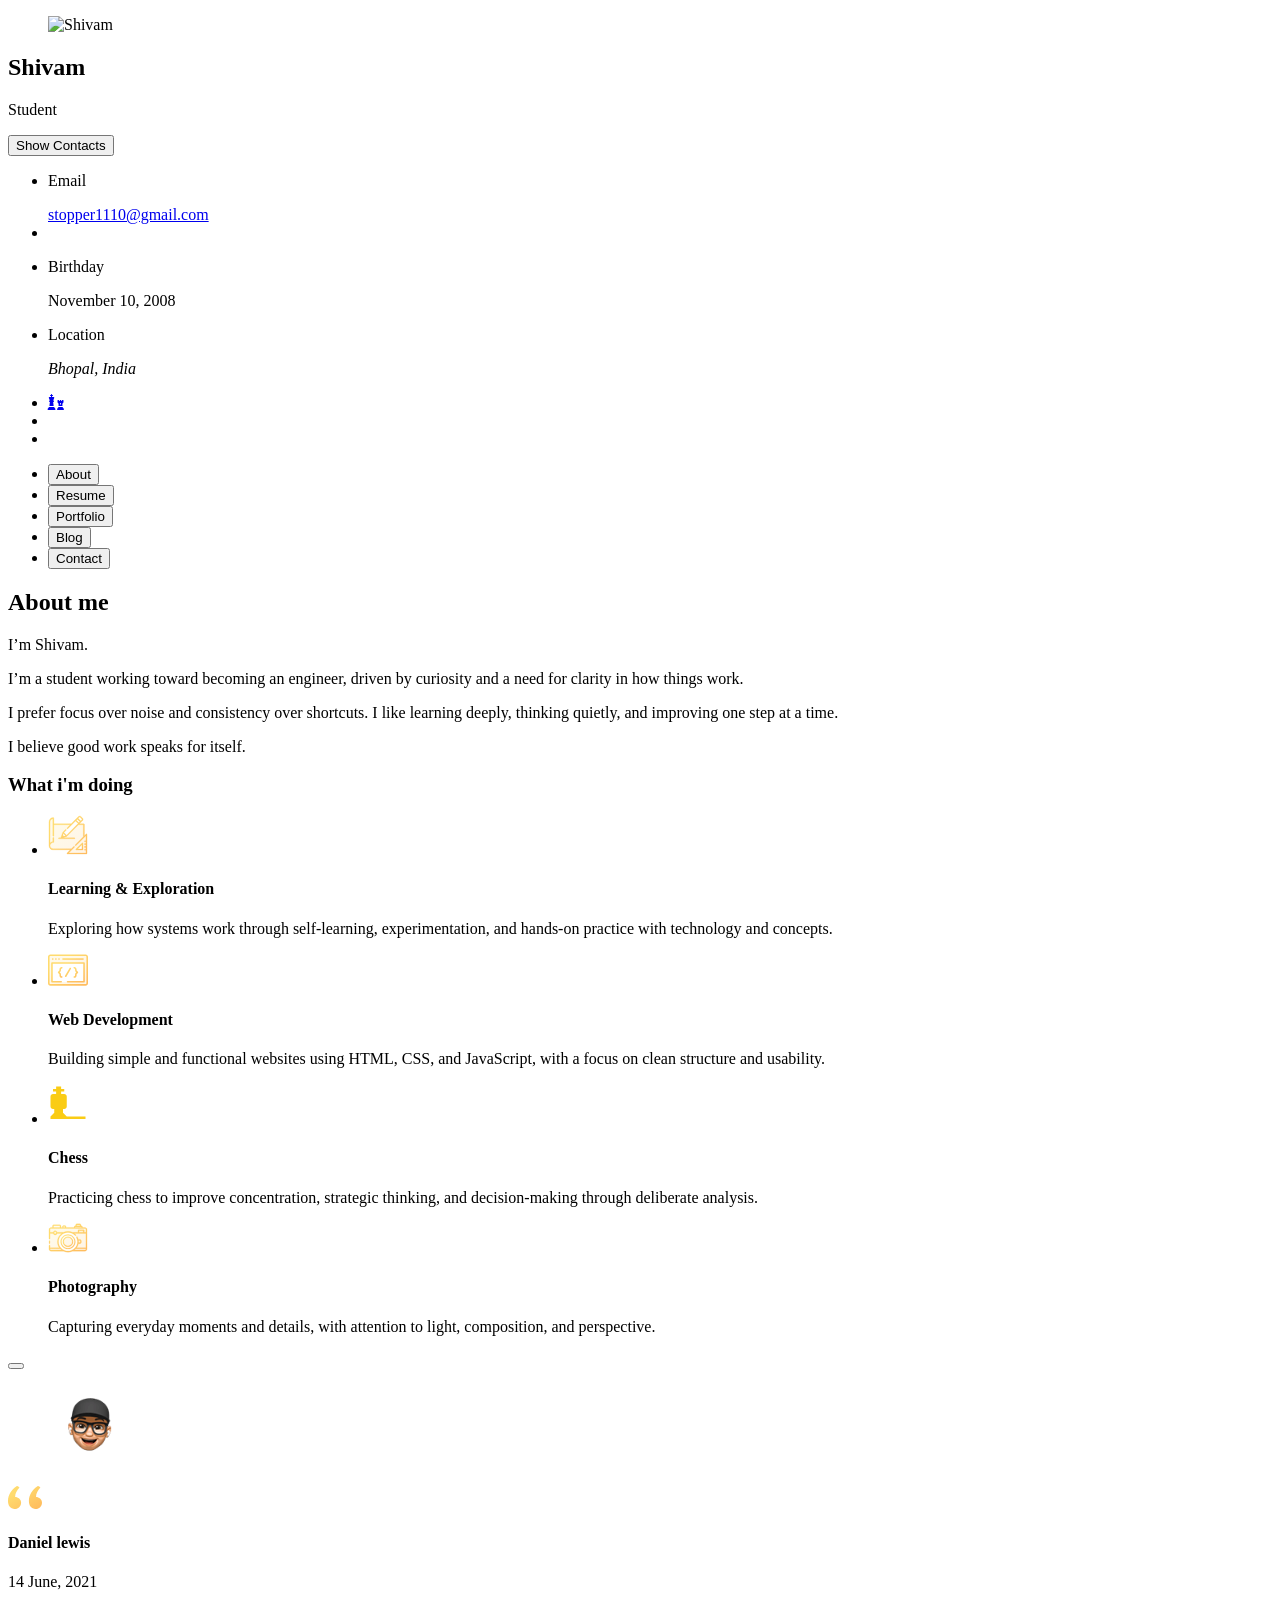
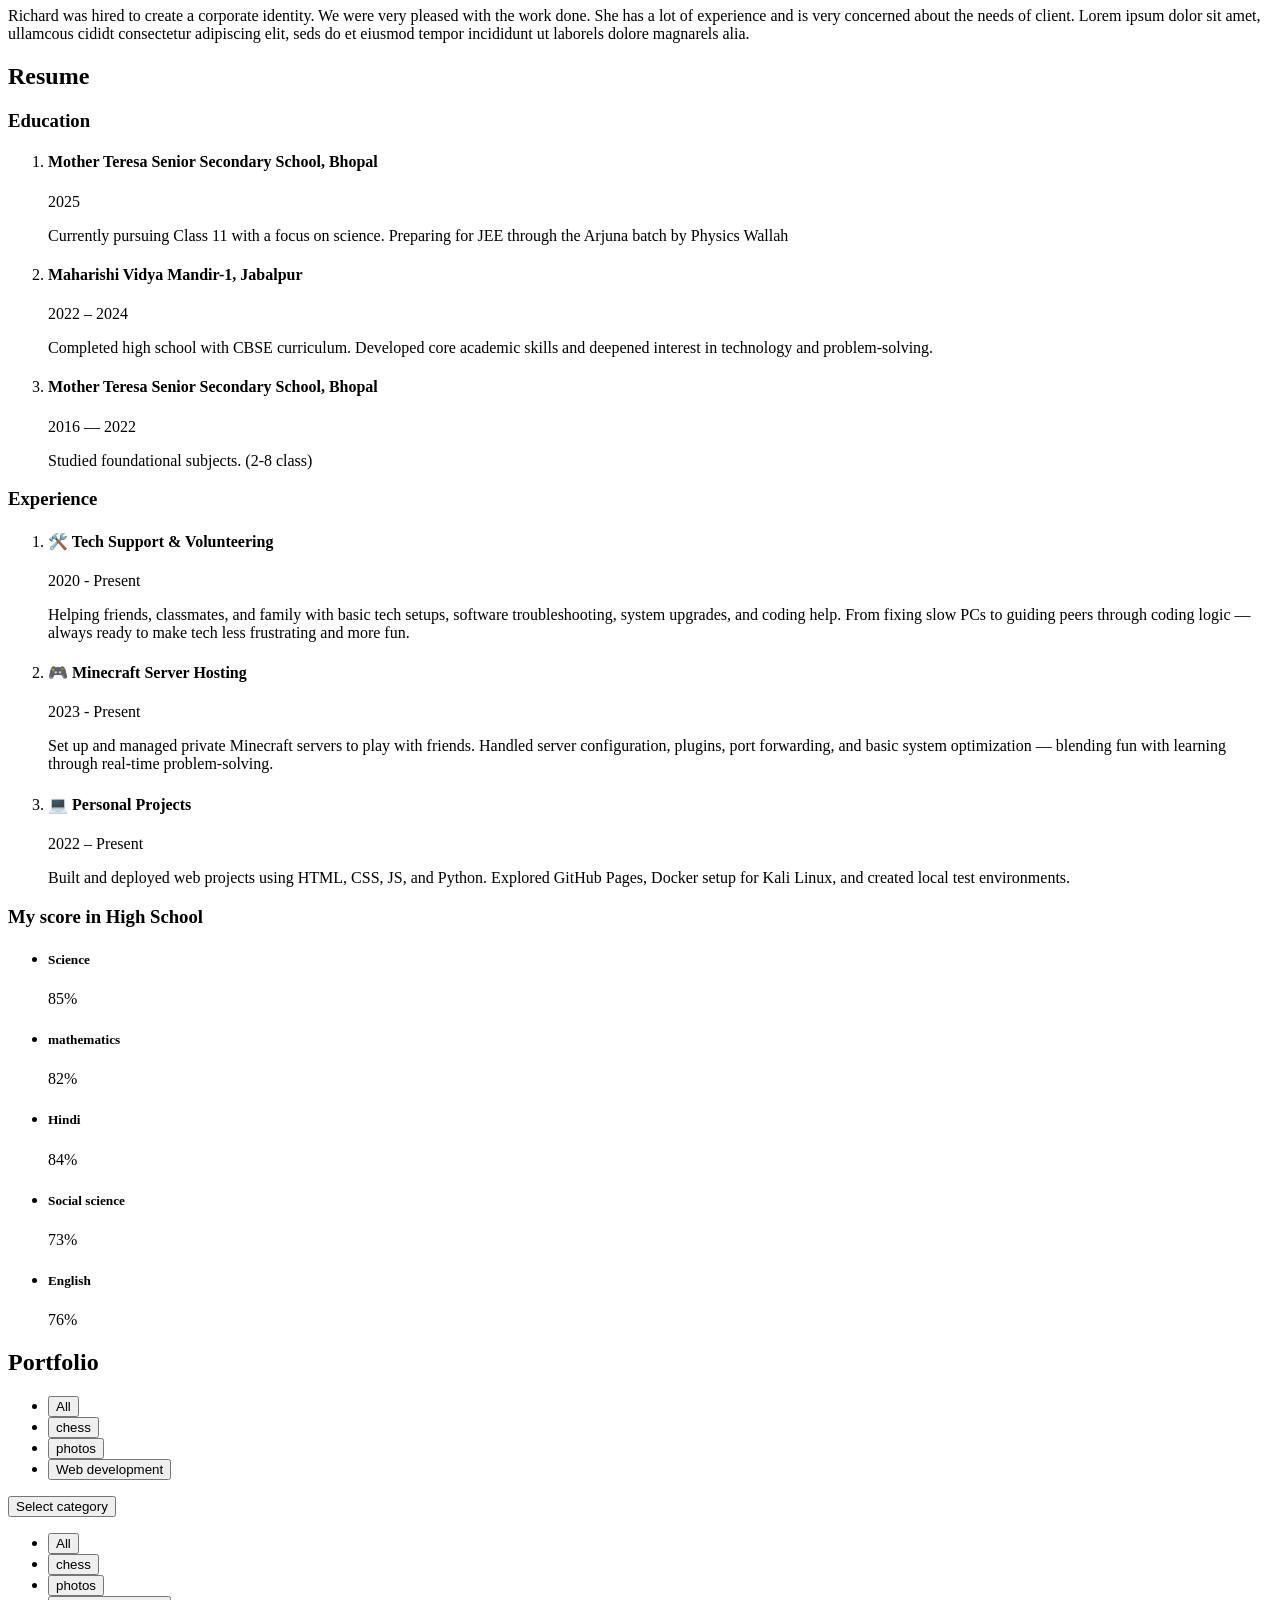
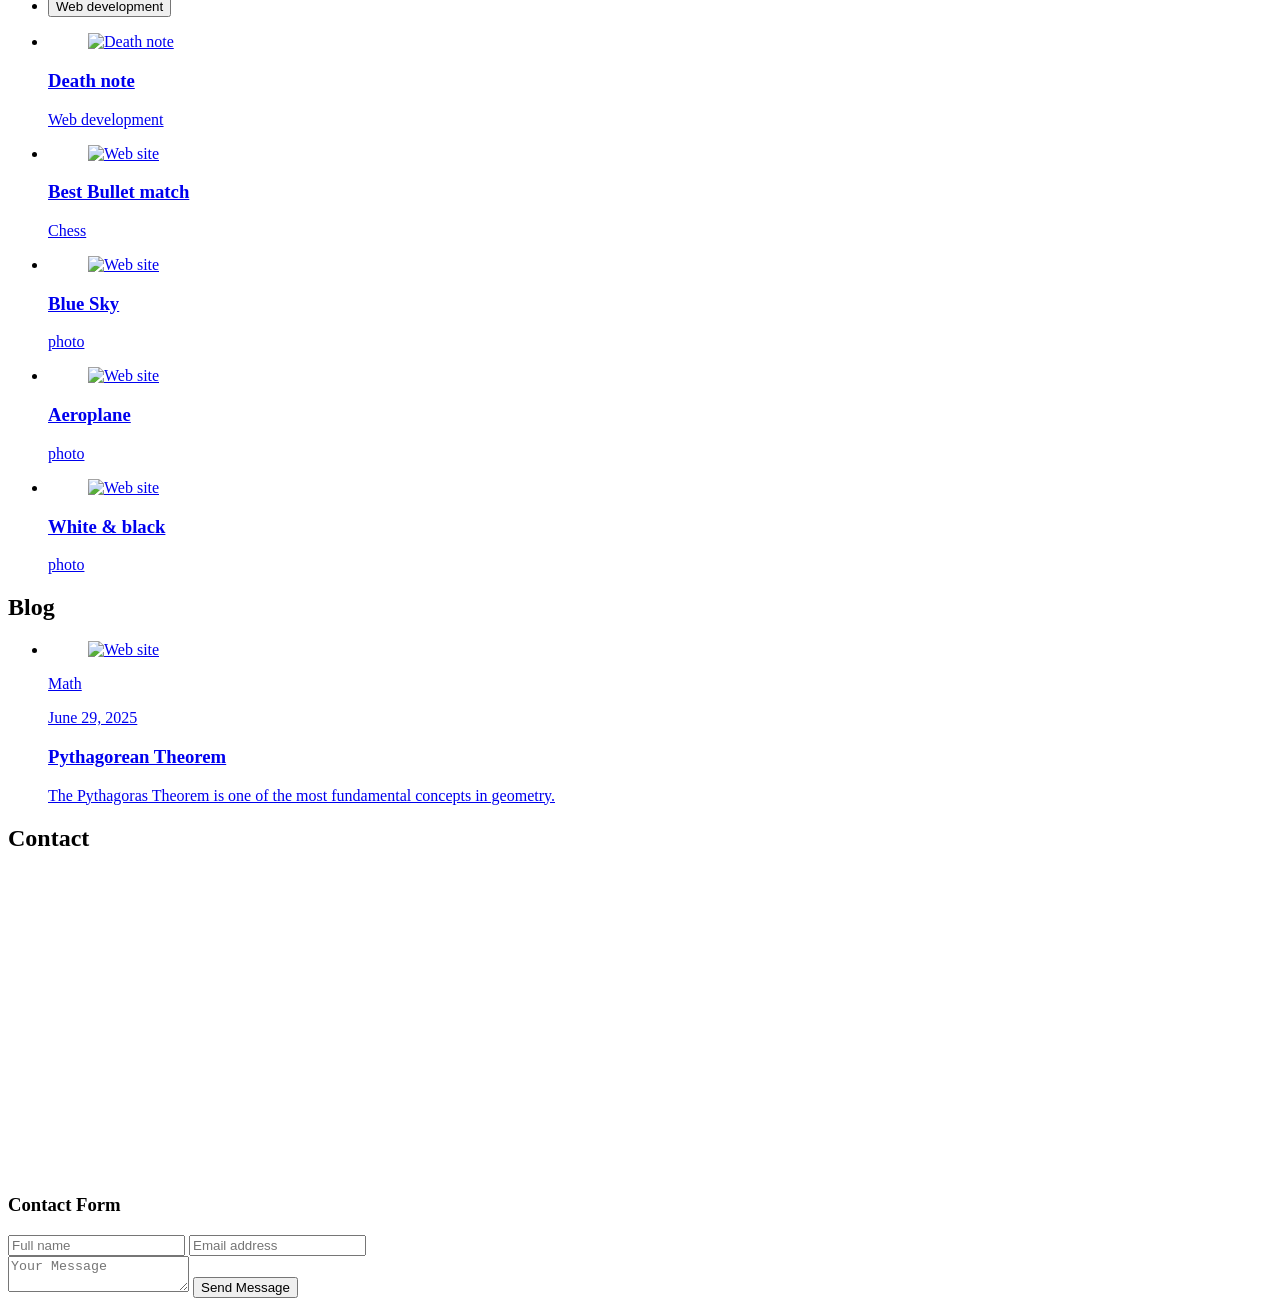
==== commit c5344856: "Update index.html" ====
--- a/index.html
+++ b/index.html
@@ -2,864 +2,874 @@
 <html lang="en">
 
 <head>
-  <meta charset="UTF-8">
-  <meta http-equiv="X-UA-Compatible" content="IE=edge">
-  <meta name="viewport" content="width=device-width, initial-scale=1.0">
-  <title>Personal Portfolio</title>
-
-  <!--
+    <meta charset="UTF-8">
+    <meta http-equiv="X-UA-Compatible" content="IE=edge">
+    <meta name="viewport" content="width=device-width, initial-scale=1.0">
+    <title>Personal Portfolio</title>
+
+    <!--
     - favicon
   -->
-  <link rel="shortcut icon" href="./assets/images/me.ico" type="image/x-icon">
-
-  <!--
+    <link rel="shortcut icon" href="./assets/images/me.ico" type="image/x-icon">
+
+    <!--
     - custom css link
   -->
-  <link rel="stylesheet" href="./assets/css/style.css">
-
-  <!--
+    <link rel="stylesheet" href="./assets/css/style.css">
+
+    <!--
     - google font link
   -->
-  <link rel="stylesheet" href="https://cdnjs.cloudflare.com/ajax/libs/font-awesome/6.5.0/css/all.min.css">
-  <link rel="preconnect" href="https://fonts.googleapis.com">
-  <link rel="preconnect" href="https://fonts.gstatic.com" crossorigin>
-  <link href="https://fonts.googleapis.com/css2?family=Poppins:wght@300;400;500;600&display=swap" rel="stylesheet">
+    <link rel="stylesheet" href="https://cdnjs.cloudflare.com/ajax/libs/font-awesome/6.5.0/css/all.min.css">
+    <link rel="preconnect" href="https://fonts.googleapis.com">
+    <link rel="preconnect" href="https://fonts.gstatic.com" crossorigin>
+    <link href="https://fonts.googleapis.com/css2?family=Poppins:wght@300;400;500;600&display=swap" rel="stylesheet">
 </head>
 
 <body>
 
 
 
-  <!---#MAIN-->
-
-  <main>
-
-    <!--
+    <!---#MAIN-->
+
+    <main>
+
+        <!--
       - #SIDEBAR
     -->
 
-    <aside class="sidebar" data-sidebar>
-
-      <div class="sidebar-info">
-
-        <figure class="avatar-box">
-          <img
-            src="https://sdk.bitmoji.com/render/panel/10226021-99682697205_52-s5-v1.png?transparent=1&palette=1&scale=1"
-            alt="Shivam" width="80">
-        </figure>
-
-        <div class="info-content">
-          <h1 class="name" title="Shivam">Shivam</h1>
-
-          <p class="title">Student</p>
-        </div>
-
-        <button class="info_more-btn" data-sidebar-btn>
-          <span>Show Contacts</span>
-
-          <ion-icon name="chevron-down"></ion-icon>
-        </button>
-
-      </div>
-
-      <div class="sidebar-info_more">
-
-        <div class="separator"></div>
-
-        <ul class="contacts-list">
-
-          <li class="contact-item">
-
-            <div class="icon-box">
-              <ion-icon name="mail-outline"></ion-icon>
+        <aside class="sidebar" data-sidebar>
+
+            <div class="sidebar-info">
+
+                <figure class="avatar-box">
+                    <img src="https://sdk.bitmoji.com/render/panel/10226021-99682697205_52-s5-v1.png?transparent=1&palette=1&scale=1"
+                        alt="Shivam" width="80">
+                </figure>
+
+                <div class="info-content">
+                    <h1 class="name" title="Shivam">Shivam</h1>
+
+                    <p class="title">Student</p>
+                </div>
+
+                <button class="info_more-btn" data-sidebar-btn>
+                    <span>Show Contacts</span>
+
+                    <ion-icon name="chevron-down"></ion-icon>
+                </button>
+
             </div>
 
-            <div class="contact-info">
-              <p class="contact-title">Email</p>
-
-              <a href="https://mail.google.com/mail/?view=cm&to=stopper1110@gmail.com" target="_blank"
-                class="contact-link">
-                stopper1110@gmail.com
-              </a>
+            <div class="sidebar-info_more">
+
+                <div class="separator"></div>
+
+                <ul class="contacts-list">
+
+                    <li class="contact-item">
+
+                        <div class="icon-box">
+                            <ion-icon name="mail-outline"></ion-icon>
+                        </div>
+
+                        <div class="contact-info">
+                            <p class="contact-title">Email</p>
+
+                            <a href="https://mail.google.com/mail/?view=cm&to=stopper1110@gmail.com" target="_blank"
+                                class="contact-link">
+                                stopper1110@gmail.com
+                            </a>
+                        </div>
+
+                    </li>
+
+                    <li class="contact-item">
+
+                    </li>
+
+                    <li class="contact-item">
+
+                        <div class="icon-box">
+                            <ion-icon name="calendar-outline"></ion-icon>
+                        </div>
+
+                        <div class="contact-info">
+                            <p class="contact-title">Birthday</p>
+
+                            <time datetime="1982-06-23">November 10, 2008</time>
+                        </div>
+
+                    </li>
+
+                    <li class="contact-item">
+
+                        <div class="icon-box">
+                            <ion-icon name="location-outline"></ion-icon>
+                        </div>
+
+                        <div class="contact-info">
+                            <p class="contact-title">Location</p>
+
+                            <address>Bhopal, India</address>
+                        </div>
+
+                    </li>
+
+                </ul>
+
+                <div class="separator"></div>
+
+                <ul class="social-list">
+
+                    <li class="social-item">
+                        <a href="https://www.chess.com/member/shivam-1410" class="social-link" target="_blank">
+                            <i class="fas fa-chess"></i>
+                        </a>
+                    </li>
+
+
+
+                    <li class="social-item">
+                        <a href="https://x.com/Shivam_756" class="social-link">
+                            <ion-icon name="logo-twitter"></ion-icon>
+                        </a>
+                    </li>
+
+                    <li class="social-item">
+                        <a href="https://www.instagram.com/shivampatel.1008/" class="social-link">
+                            <ion-icon name="logo-instagram"></ion-icon>
+                        </a>
+                    </li>
+
+                </ul>
+
             </div>
 
-          </li>
-
-          <li class="contact-item">
-
-          </li>
-
-          <li class="contact-item">
-
-            <div class="icon-box">
-              <ion-icon name="calendar-outline"></ion-icon>
-            </div>
-
-            <div class="contact-info">
-              <p class="contact-title">Birthday</p>
-
-              <time datetime="1982-06-23">November 10, 2008</time>
-            </div>
-
-          </li>
-
-          <li class="contact-item">
-
-            <div class="icon-box">
-              <ion-icon name="location-outline"></ion-icon>
-            </div>
-
-            <div class="contact-info">
-              <p class="contact-title">Location</p>
-
-              <address>Bhopal, India</address>
-            </div>
-
-          </li>
-
-        </ul>
-
-        <div class="separator"></div>
-
-        <ul class="social-list">
-
-          <li class="social-item">
-            <a href="https://www.chess.com/member/shivam-1410" class="social-link" target="_blank">
-              <i class="fas fa-chess"></i>
-            </a>
-          </li>
-
-
-
-          <li class="social-item">
-            <a href="https://x.com/Shivam_756" class="social-link">
-              <ion-icon name="logo-twitter"></ion-icon>
-            </a>
-          </li>
-
-          <li class="social-item">
-            <a href="https://www.instagram.com/shivampatel.1008/" class="social-link">
-              <ion-icon name="logo-instagram"></ion-icon>
-            </a>
-          </li>
-
-        </ul>
-
-      </div>
-
-    </aside>
-
-
-
-
-
-    <!--
+        </aside>
+
+
+
+
+
+        <!--
       - #main-content
     -->
 
-    <div class="main-content">
-
-      <!--
+        <div class="main-content">
+
+            <!--
         - #NAVBAR
       -->
 
-      <nav class="navbar">
-
-        <ul class="navbar-list">
-
-          <li class="navbar-item">
-            <button class="navbar-link  active" data-nav-link>About</button>
-          </li>
-
-          <li class="navbar-item">
-            <button class="navbar-link" data-nav-link>Resume</button>
-          </li>
-
-          <li class="navbar-item">
-            <button class="navbar-link" data-nav-link>Portfolio</button>
-          </li>
-
-          <li class="navbar-item">
-            <button class="navbar-link" data-nav-link>Blog</button>
-          </li>
-
-          <li class="navbar-item">
-            <button class="navbar-link" data-nav-link>Contact</button>
-          </li>
-
-        </ul>
-
-      </nav>
-
-
-
-
-
-      <!--
+            <nav class="navbar">
+
+                <ul class="navbar-list">
+
+                    <li class="navbar-item">
+                        <button class="navbar-link  active" data-nav-link>About</button>
+                    </li>
+
+                    <li class="navbar-item">
+                        <button class="navbar-link" data-nav-link>Resume</button>
+                    </li>
+
+                    <li class="navbar-item">
+                        <button class="navbar-link" data-nav-link>Portfolio</button>
+                    </li>
+
+                    <li class="navbar-item">
+                        <button class="navbar-link" data-nav-link>Blog</button>
+                    </li>
+
+                    <li class="navbar-item">
+                        <button class="navbar-link" data-nav-link>Contact</button>
+                    </li>
+
+                </ul>
+
+            </nav>
+
+
+
+
+
+            <!--
         - #ABOUT
       -->
 
-      <article class="about  active" data-page="about">
-
-        <header>
-          <h2 class="h2 article-title">About me</h2>
-        </header>
-
-        <section class="about-text">
-          <p>I’m Shivam.</p>
-
-          <p>
-            I’m a student learning how to understand both technology and myself, one step at a time.
-          </p>
-
-          <p>
-            I value clarity over noise, depth over shortcuts, and consistency over quick results.
-            I enjoy quiet thinking, meaningful work, and improving slowly but honestly.
-          </p>
-
-          <p>
-            I’m still figuring things out — learning, making mistakes, and growing through them.
-          </p>
-
-          <p>
-            That’s enough for now.
-          </p>
-        </section>
-
-
-
-        <!--
+            <article class="about  active" data-page="about">
+
+                <header>
+                    <h2 class="h2 article-title">About me</h2>
+                </header>
+
+                <section class="about-text">
+                    <p>I’m Shivam.</p>
+
+                    <p>
+                        I’m a student working toward becoming an engineer, driven by curiosity and a need for clarity in
+                        how things work.
+                    </p>
+
+                    <p>
+                        I prefer focus over noise and consistency over shortcuts. I like learning deeply, thinking
+                        quietly, and improving one step at a time.
+                    </p>
+
+                    <p>
+                        I believe good work speaks for itself.
+                    </p>
+                </section>
+
+
+
+
+                <!--
           - service
         -->
 
-        <section class="service">
-
-          <h3 class="h3 service-title">What i'm doing</h3>
-
-          <ul class="service-list">
-
-            <li class="service-item">
-              <div class="service-icon-box">
-                <img src="./assets/images/icon-design.svg" alt="learning icon" width="40">
-              </div>
-
-              <div class="service-content-box">
-                <h4 class="h4 service-item-title">JEE Preparation</h4>
-
-                <p class="service-item-text">
-                  Preparing for JEE with a disciplined and concept-focused approach, emphasizing clarity,
-                  consistency, and strong fundamentals.
-                </p>
-              </div>
-            </li>
-
-            <li class="service-item">
-              <div class="service-icon-box">
-                <img src="./assets/images/icon-dev.svg" alt="web development icon" width="40">
-              </div>
-
-              <div class="service-content-box">
-                <h4 class="h4 service-item-title">Web Development</h4>
-
-                <p class="service-item-text">
-                  Building simple and functional websites using HTML, CSS, and JavaScript, with a focus on
-                  clean structure and usability.
-                </p>
-              </div>
-            </li>
-
-            <li class="service-item">
-              <div class="service-icon-box">
-                <img src="./assets/images/chess.svg" alt="chess icon" width="40">
-              </div>
-
-              <div class="service-content-box">
-                <h4 class="h4 service-item-title">Chess</h4>
-
-                <p class="service-item-text">
-                  Practicing chess to improve concentration, strategic thinking, and decision-making through
-                  deliberate analysis.
-                </p>
-              </div>
-            </li>
-
-            <li class="service-item">
-              <div class="service-icon-box">
-                <img src="./assets/images/icon-photo.svg" alt="camera icon" width="40">
-              </div>
-
-              <div class="service-content-box">
-                <h4 class="h4 service-item-title">Photography</h4>
-
-                <p class="service-item-text">
-                  Capturing everyday moments and details, with attention to light, composition, and perspective.
-                </p>
-              </div>
-            </li>
-
-          </ul>
-
-
-        </section>
-
-
-        <!--
+                <section class="service">
+
+                    <h3 class="h3 service-title">What i'm doing</h3>
+
+                    <ul class="service-list">
+
+                        <li class="service-item">
+
+                            <div class="service-icon-box">
+                                <img src="./assets/images/icon-design.svg" alt="learning icon" width="40">
+                            </div>
+
+                            <div class="service-content-box">
+                                <h4 class="h4 service-item-title">Learning & Exploration</h4>
+
+                                <p class="service-item-text">
+                                    Exploring how systems work through self-learning, experimentation, and hands-on
+                                    practice with technology and concepts.
+                                </p>
+                            </div>
+
+                        </li>
+
+                        <li class="service-item">
+                            <div class="service-icon-box">
+                                <img src="./assets/images/icon-dev.svg" alt="web development icon" width="40">
+                            </div>
+
+                            <div class="service-content-box">
+                                <h4 class="h4 service-item-title">Web Development</h4>
+
+                                <p class="service-item-text">
+                                    Building simple and functional websites using HTML, CSS, and JavaScript, with a
+                                    focus on
+                                    clean structure and usability.
+                                </p>
+                            </div>
+                        </li>
+
+                        <li class="service-item">
+                            <div class="service-icon-box">
+                                <img src="./assets/images/chess.svg" alt="chess icon" width="40">
+                            </div>
+
+                            <div class="service-content-box">
+                                <h4 class="h4 service-item-title">Chess</h4>
+
+                                <p class="service-item-text">
+                                    Practicing chess to improve concentration, strategic thinking, and decision-making
+                                    through
+                                    deliberate analysis.
+                                </p>
+                            </div>
+                        </li>
+
+                        <li class="service-item">
+                            <div class="service-icon-box">
+                                <img src="./assets/images/icon-photo.svg" alt="camera icon" width="40">
+                            </div>
+
+                            <div class="service-content-box">
+                                <h4 class="h4 service-item-title">Photography</h4>
+
+                                <p class="service-item-text">
+                                    Capturing everyday moments and details, with attention to light, composition, and
+                                    perspective.
+                                </p>
+                            </div>
+                        </li>
+
+                    </ul>
+
+
+                </section>
+
+
+                <!--
           - testimonials
         -->
 
 
 
 
-        <!--
+                <!--
           - testimonials modal
         -->
 
-        <div class="modal-container" data-modal-container>
-
-          <div class="overlay" data-overlay></div>
-
-          <section class="testimonials-modal">
-
-            <button class="modal-close-btn" data-modal-close-btn>
-              <ion-icon name="close-outline"></ion-icon>
-            </button>
-
-            <div class="modal-img-wrapper">
-              <figure class="modal-avatar-box">
-                <img src="./assets/images/avatar-1.png" alt="Daniel lewis" width="80" data-modal-img>
-              </figure>
-
-              <img src="./assets/images/icon-quote.svg" alt="quote icon">
-            </div>
-
-            <div class="modal-content">
-
-              <h4 class="h3 modal-title" data-modal-title>Daniel lewis</h4>
-
-              <time datetime="2021-06-14">14 June, 2021</time>
-
-              <div data-modal-text>
-                <p>
-                  Richard was hired to create a corporate identity. We were very pleased with the work done. She has a
-                  lot of experience
-                  and is very concerned about the needs of client. Lorem ipsum dolor sit amet, ullamcous cididt
-                  consectetur adipiscing
-                  elit, seds do et eiusmod tempor incididunt ut laborels dolore magnarels alia.
-                </p>
-              </div>
-
-            </div>
-
-          </section>
-
-        </div>
-
-
-
-      </article>
-
-
-
-      <article class="resume" data-page="resume">
-
-        <header>
-          <h2 class="h2 article-title">Resume</h2>
-        </header>
-
-        <section class="timeline">
-
-          <div class="title-wrapper">
-            <div class="icon-box">
-              <ion-icon name="book-outline"></ion-icon>
-            </div>
-
-            <h3 class="h3">Education</h3>
-          </div>
-
-          <ol class="timeline-list">
-
-            <li class="timeline-item">
-
-              <h4 class="h4 timeline-item-title">Mother Teresa Senior Secondary School, Bhopal</h4>
-
-              <span>2025</span>
-
-              <p class="timeline-text">
-                Currently pursuing Class 11 with a focus on science. Preparing for JEE through the Arjuna batch by
-                Physics Wallah
-              </p>
-
-            </li>
-
-            <li class="timeline-item">
-
-              <h4 class="h4 timeline-item-title">Maharishi Vidya Mandir-1, Jabalpur</h4>
-
-              <span>2022 – 2024</span>
-
-              <p class="timeline-text">
-                Completed high school with CBSE curriculum. Developed core academic skills and deepened interest in
-                technology and problem-solving.
-              </p>
-
-            </li>
-
-            <li class="timeline-item">
-
-              <h4 class="h4 timeline-item-title">Mother Teresa Senior Secondary School, Bhopal</h4>
-
-              <span>2016 — 2022</span>
-
-              <p class="timeline-text">
-                Studied foundational subjects. (2-8 class)
-              </p>
-
-            </li>
-
-          </ol>
-
-        </section>
-
-        <section class="timeline">
-
-          <div class="title-wrapper">
-            <div class="icon-box">
-              <ion-icon name="book-outline"></ion-icon>
-            </div>
-
-            <h3 class="h3">Experience</h3>
-          </div>
-
-          <ol class="timeline-list">
-
-            <li class="timeline-item">
-
-              <h4 class="h4 timeline-item-title">🛠️ Tech Support & Volunteering</h4>
-
-              <span>2020 - Present</span>
-
-              <p class="timeline-text">
-                Helping friends, classmates, and family with basic tech setups, software troubleshooting, system
-                upgrades, and coding help. From fixing slow PCs to guiding peers through coding logic — always ready to
-                make tech less frustrating and more fun.
-
-
-              </p>
-
-            </li>
-
-            <li class="timeline-item">
-
-              <h4 class="h4 timeline-item-title">🎮 Minecraft Server Hosting</h4>
-
-              <span>2023 - Present</span>
-
-              <p class="timeline-text">
-                Set up and managed private Minecraft servers to play with friends. Handled server configuration,
-                plugins, port forwarding, and basic system optimization — blending fun with learning through real-time
-                problem-solving.
-
-
-              </p>
-
-            </li>
-
-            <li class="timeline-item">
-
-              <h4 class="h4 timeline-item-title">💻 Personal Projects</h4>
-
-              <span>2022 – Present</span>
-
-              <p class="timeline-text">
-                Built and deployed web projects using HTML, CSS, JS, and Python. Explored GitHub Pages, Docker setup for
-                Kali Linux, and created local test environments.
-              </p>
-
-            </li>
-
-          </ol>
-
-        </section>
-
-        <section class="skill">
-
-          <h3 class="h3 skills-title">My score in High School</h3>
-
-          <ul class="skills-list content-card">
-
-            <li class="skills-item">
-
-              <div class="title-wrapper">
-                <h5 class="h5">Science</h5>
-                <data value="85">85%</data>
-              </div>
-
-              <div class="skill-progress-bg">
-                <div class="skill-progress-fill" style="width: 85%;"></div>
-              </div>
-
-            </li>
-
-            <li class="skills-item">
-
-              <div class="title-wrapper">
-                <h5 class="h5">mathematics </h5>
-                <data value="82">82%</data>
-              </div>
-
-              <div class="skill-progress-bg">
-                <div class="skill-progress-fill" style="width: 82%;"></div>
-              </div>
-
-            </li>
-
-            <li class="skills-item">
-
-              <div class="title-wrapper">
-                <h5 class="h5">Hindi</h5>
-                <data value="84">84%</data>
-              </div>
-
-              <div class="skill-progress-bg">
-                <div class="skill-progress-fill" style="width: 84%;"></div>
-              </div>
-
-            </li>
-
-            <li class="skills-item">
-
-              <div class="title-wrapper">
-                <h5 class="h5">Social science</h5>
-                <data value="73">73%</data>
-              </div>
-
-              <div class="skill-progress-bg">
-                <div class="skill-progress-fill" style="width: 73%;"></div>
-              </div>
-
-            </li>
-            <li class="skills-item">
-
-              <div class="title-wrapper">
-                <h5 class="h5">English</h5>
-                <data value="76">76%</data>
-              </div>
-
-              <div class="skill-progress-bg">
-                <div class="skill-progress-fill" style="width: 76%;"></div>
-              </div>
-
-            </li>
-
-          </ul>
-
-        </section>
-
-      </article>
-
-
-
-
-
-      <!--
+                <div class="modal-container" data-modal-container>
+
+                    <div class="overlay" data-overlay></div>
+
+                    <section class="testimonials-modal">
+
+                        <button class="modal-close-btn" data-modal-close-btn>
+                            <ion-icon name="close-outline"></ion-icon>
+                        </button>
+
+                        <div class="modal-img-wrapper">
+                            <figure class="modal-avatar-box">
+                                <img src="./assets/images/avatar-1.png" alt="Daniel lewis" width="80" data-modal-img>
+                            </figure>
+
+                            <img src="./assets/images/icon-quote.svg" alt="quote icon">
+                        </div>
+
+                        <div class="modal-content">
+
+                            <h4 class="h3 modal-title" data-modal-title>Daniel lewis</h4>
+
+                            <time datetime="2021-06-14">14 June, 2021</time>
+
+                            <div data-modal-text>
+                                <p>
+                                    Richard was hired to create a corporate identity. We were very pleased with the work
+                                    done. She has a
+                                    lot of experience
+                                    and is very concerned about the needs of client. Lorem ipsum dolor sit amet,
+                                    ullamcous cididt
+                                    consectetur adipiscing
+                                    elit, seds do et eiusmod tempor incididunt ut laborels dolore magnarels alia.
+                                </p>
+                            </div>
+
+                        </div>
+
+                    </section>
+
+                </div>
+
+
+
+            </article>
+
+
+
+            <article class="resume" data-page="resume">
+
+                <header>
+                    <h2 class="h2 article-title">Resume</h2>
+                </header>
+
+                <section class="timeline">
+
+                    <div class="title-wrapper">
+                        <div class="icon-box">
+                            <ion-icon name="book-outline"></ion-icon>
+                        </div>
+
+                        <h3 class="h3">Education</h3>
+                    </div>
+
+                    <ol class="timeline-list">
+
+                        <li class="timeline-item">
+
+                            <h4 class="h4 timeline-item-title">Mother Teresa Senior Secondary School, Bhopal</h4>
+
+                            <span>2025</span>
+
+                            <p class="timeline-text">
+                                Currently pursuing Class 11 with a focus on science. Preparing for JEE through the
+                                Arjuna batch by
+                                Physics Wallah
+                            </p>
+
+                        </li>
+
+                        <li class="timeline-item">
+
+                            <h4 class="h4 timeline-item-title">Maharishi Vidya Mandir-1, Jabalpur</h4>
+
+                            <span>2022 – 2024</span>
+
+                            <p class="timeline-text">
+                                Completed high school with CBSE curriculum. Developed core academic skills and deepened
+                                interest in
+                                technology and problem-solving.
+                            </p>
+
+                        </li>
+
+                        <li class="timeline-item">
+
+                            <h4 class="h4 timeline-item-title">Mother Teresa Senior Secondary School, Bhopal</h4>
+
+                            <span>2016 — 2022</span>
+
+                            <p class="timeline-text">
+                                Studied foundational subjects. (2-8 class)
+                            </p>
+
+                        </li>
+
+                    </ol>
+
+                </section>
+
+                <section class="timeline">
+
+                    <div class="title-wrapper">
+                        <div class="icon-box">
+                            <ion-icon name="book-outline"></ion-icon>
+                        </div>
+
+                        <h3 class="h3">Experience</h3>
+                    </div>
+
+                    <ol class="timeline-list">
+
+                        <li class="timeline-item">
+
+                            <h4 class="h4 timeline-item-title">🛠️ Tech Support & Volunteering</h4>
+
+                            <span>2020 - Present</span>
+
+                            <p class="timeline-text">
+                                Helping friends, classmates, and family with basic tech setups, software
+                                troubleshooting, system
+                                upgrades, and coding help. From fixing slow PCs to guiding peers through coding logic —
+                                always ready to
+                                make tech less frustrating and more fun.
+
+
+                            </p>
+
+                        </li>
+
+                        <li class="timeline-item">
+
+                            <h4 class="h4 timeline-item-title">🎮 Minecraft Server Hosting</h4>
+
+                            <span>2023 - Present</span>
+
+                            <p class="timeline-text">
+                                Set up and managed private Minecraft servers to play with friends. Handled server
+                                configuration,
+                                plugins, port forwarding, and basic system optimization — blending fun with learning
+                                through real-time
+                                problem-solving.
+
+
+                            </p>
+
+                        </li>
+
+                        <li class="timeline-item">
+
+                            <h4 class="h4 timeline-item-title">💻 Personal Projects</h4>
+
+                            <span>2022 – Present</span>
+
+                            <p class="timeline-text">
+                                Built and deployed web projects using HTML, CSS, JS, and Python. Explored GitHub Pages,
+                                Docker setup for
+                                Kali Linux, and created local test environments.
+                            </p>
+
+                        </li>
+
+                    </ol>
+
+                </section>
+
+                <section class="skill">
+
+                    <h3 class="h3 skills-title">My score in High School</h3>
+
+                    <ul class="skills-list content-card">
+
+                        <li class="skills-item">
+
+                            <div class="title-wrapper">
+                                <h5 class="h5">Science</h5>
+                                <data value="85">85%</data>
+                            </div>
+
+                            <div class="skill-progress-bg">
+                                <div class="skill-progress-fill" style="width: 85%;"></div>
+                            </div>
+
+                        </li>
+
+                        <li class="skills-item">
+
+                            <div class="title-wrapper">
+                                <h5 class="h5">mathematics </h5>
+                                <data value="82">82%</data>
+                            </div>
+
+                            <div class="skill-progress-bg">
+                                <div class="skill-progress-fill" style="width: 82%;"></div>
+                            </div>
+
+                        </li>
+
+                        <li class="skills-item">
+
+                            <div class="title-wrapper">
+                                <h5 class="h5">Hindi</h5>
+                                <data value="84">84%</data>
+                            </div>
+
+                            <div class="skill-progress-bg">
+                                <div class="skill-progress-fill" style="width: 84%;"></div>
+                            </div>
+
+                        </li>
+
+                        <li class="skills-item">
+
+                            <div class="title-wrapper">
+                                <h5 class="h5">Social science</h5>
+                                <data value="73">73%</data>
+                            </div>
+
+                            <div class="skill-progress-bg">
+                                <div class="skill-progress-fill" style="width: 73%;"></div>
+                            </div>
+
+                        </li>
+                        <li class="skills-item">
+
+                            <div class="title-wrapper">
+                                <h5 class="h5">English</h5>
+                                <data value="76">76%</data>
+                            </div>
+
+                            <div class="skill-progress-bg">
+                                <div class="skill-progress-fill" style="width: 76%;"></div>
+                            </div>
+
+                        </li>
+
+                    </ul>
+
+                </section>
+
+            </article>
+
+
+
+
+
+            <!--
         - #PORTFOLIO
       -->
 
-      <article class="portfolio" data-page="portfolio">
-
-        <header>
-          <h2 class="h2 article-title">Portfolio</h2>
-        </header>
-
-        <section class="projects">
-
-          <ul class="filter-list">
-
-            <li class="filter-item">
-              <button class="active" data-filter-btn>All</button>
-            </li>
-
-            <li class="filter-item">
-              <button data-filter-btn>chess</button>
-            </li>
-
-            <li class="filter-item">
-              <button data-filter-btn>photos</button>
-            </li>
-
-            <li class="filter-item">
-              <button data-filter-btn>Web development</button>
-            </li>
-
-          </ul>
-
-          <div class="filter-select-box">
-
-            <button class="filter-select" data-select>
-
-              <div class="select-value" data-selecct-value>Select category</div>
-
-              <div class="select-icon">
-                <ion-icon name="chevron-down"></ion-icon>
-              </div>
-
-            </button>
-
-            <ul class="select-list">
-
-              <li class="select-item">
-                <button data-select-item>All</button>
-              </li>
-
-              <li class="select-item">
-                <button data-select-item>chess</button>
-              </li>
-
-              <li class="select-item">
-                <button data-select-item>photos</button>
-              </li>
-
-              <li class="select-item">
-                <button data-select-item>Web development</button>
-              </li>
-
-            </ul>
-
-          </div>
-
-          <ul class="project-list">
-
-            <li class="project-item  active" data-filter-item data-category="web development">
-              <a href="https://httpssh.github.io/DN/">
-
-                <figure class="project-img">
-                  <div class="project-item-icon-box">
-                    <ion-icon name="eye-outline"></ion-icon>
-                  </div>
-
-                  <img src="https://iili.io/F5qeBZG.jpg" alt="Death note" loading="lazy">
-
-                </figure>
-
-                <h3 class="project-title">Death note</h3>
-
-                <p class="project-category">Web development</p>
-
-              </a>
-            </li>
-            <li class="project-item  active" data-filter-item data-category="chess">
-              <a href="https://www.chess.com/game/live/144814767123?move=0">
-
-                <figure class="project-img">
-                  <div class="project-item-icon-box">
-                    <ion-icon name="eye-outline"></ion-icon>
-                  </div>
-
-                  <img src="https://iili.io/FR6mkKJ.png" alt="Web site" loading="lazy">
-
-                </figure>
-
-                <h3 class="project-title">Best Bullet match</h3>
-
-                <p class="project-category">Chess</p>
-
-              </a>
-            </li>
-            <li class="project-item  active" data-filter-item data-category="photos">
-              <a href="https://freeimage.host/i/FRPdQf9">
-
-                <figure class="project-img">
-                  <div class="project-item-icon-box">
-                    <ion-icon name="eye-outline"></ion-icon>
-                  </div>
-
-                  <img src="https://iili.io/FRPdQf9.jpg" alt="Web site" loading="lazy">
-
-                </figure>
-
-                <h3 class="project-title">Blue Sky</h3>
-
-                <p class="project-category">photo</p>
-
-              </a>
-            </li>
-            <li class="project-item  active" data-filter-item data-category="photos">
-              <a href="https://freeimage.host/i/FRPIY7V">
-
-                <figure class="project-img">
-                  <div class="project-item-icon-box">
-                    <ion-icon name="eye-outline"></ion-icon>
-                  </div>
-
-                  <img src="https://iili.io/FRPIY7V.jpg" alt="Web site" loading="lazy">
-
-                </figure>
-
-                <h3 class="project-title">Aeroplane</h3>
-
-                <p class="project-category">photo</p>
-
-              </a>
-            </li>
-            <li class="project-item  active" data-filter-item data-category="photos">
-              <a href="https://iili.io/FRPR4V9.jpg">
-
-                <figure class="project-img">
-                  <div class="project-item-icon-box">
-                    <ion-icon name="eye-outline"></ion-icon>
-                  </div>
-
-                  <img src="https://iili.io/FRPR4V9.jpg" alt="Web site" loading="lazy">
-
-                </figure>
-
-                <h3 class="project-title">White & black</h3>
-
-                <p class="project-category">photo</p>
-
-              </a>
-            </li>
-
-
-
-
-          </ul>
-
-        </section>
-
-      </article>
-
-
-
-
-
-      <!--
+            <article class="portfolio" data-page="portfolio">
+
+                <header>
+                    <h2 class="h2 article-title">Portfolio</h2>
+                </header>
+
+                <section class="projects">
+
+                    <ul class="filter-list">
+
+                        <li class="filter-item">
+                            <button class="active" data-filter-btn>All</button>
+                        </li>
+
+                        <li class="filter-item">
+                            <button data-filter-btn>chess</button>
+                        </li>
+
+                        <li class="filter-item">
+                            <button data-filter-btn>photos</button>
+                        </li>
+
+                        <li class="filter-item">
+                            <button data-filter-btn>Web development</button>
+                        </li>
+
+                    </ul>
+
+                    <div class="filter-select-box">
+
+                        <button class="filter-select" data-select>
+
+                            <div class="select-value" data-selecct-value>Select category</div>
+
+                            <div class="select-icon">
+                                <ion-icon name="chevron-down"></ion-icon>
+                            </div>
+
+                        </button>
+
+                        <ul class="select-list">
+
+                            <li class="select-item">
+                                <button data-select-item>All</button>
+                            </li>
+
+                            <li class="select-item">
+                                <button data-select-item>chess</button>
+                            </li>
+
+                            <li class="select-item">
+                                <button data-select-item>photos</button>
+                            </li>
+
+                            <li class="select-item">
+                                <button data-select-item>Web development</button>
+                            </li>
+
+                        </ul>
+
+                    </div>
+
+                    <ul class="project-list">
+
+                        <li class="project-item  active" data-filter-item data-category="web development">
+                            <a href="https://httpssh.github.io/DN/">
+
+                                <figure class="project-img">
+                                    <div class="project-item-icon-box">
+                                        <ion-icon name="eye-outline"></ion-icon>
+                                    </div>
+
+                                    <img src="https://iili.io/F5qeBZG.jpg" alt="Death note" loading="lazy">
+
+                                </figure>
+
+                                <h3 class="project-title">Death note</h3>
+
+                                <p class="project-category">Web development</p>
+
+                            </a>
+                        </li>
+                        <li class="project-item  active" data-filter-item data-category="chess">
+                            <a href="https://www.chess.com/game/live/144814767123?move=0">
+
+                                <figure class="project-img">
+                                    <div class="project-item-icon-box">
+                                        <ion-icon name="eye-outline"></ion-icon>
+                                    </div>
+
+                                    <img src="https://iili.io/FR6mkKJ.png" alt="Web site" loading="lazy">
+
+                                </figure>
+
+                                <h3 class="project-title">Best Bullet match</h3>
+
+                                <p class="project-category">Chess</p>
+
+                            </a>
+                        </li>
+                        <li class="project-item  active" data-filter-item data-category="photos">
+                            <a href="https://freeimage.host/i/FRPdQf9">
+
+                                <figure class="project-img">
+                                    <div class="project-item-icon-box">
+                                        <ion-icon name="eye-outline"></ion-icon>
+                                    </div>
+
+                                    <img src="https://iili.io/FRPdQf9.jpg" alt="Web site" loading="lazy">
+
+                                </figure>
+
+                                <h3 class="project-title">Blue Sky</h3>
+
+                                <p class="project-category">photo</p>
+
+                            </a>
+                        </li>
+                        <li class="project-item  active" data-filter-item data-category="photos">
+                            <a href="https://freeimage.host/i/FRPIY7V">
+
+                                <figure class="project-img">
+                                    <div class="project-item-icon-box">
+                                        <ion-icon name="eye-outline"></ion-icon>
+                                    </div>
+
+                                    <img src="https://iili.io/FRPIY7V.jpg" alt="Web site" loading="lazy">
+
+                                </figure>
+
+                                <h3 class="project-title">Aeroplane</h3>
+
+                                <p class="project-category">photo</p>
+
+                            </a>
+                        </li>
+                        <li class="project-item  active" data-filter-item data-category="photos">
+                            <a href="https://iili.io/FRPR4V9.jpg">
+
+                                <figure class="project-img">
+                                    <div class="project-item-icon-box">
+                                        <ion-icon name="eye-outline"></ion-icon>
+                                    </div>
+
+                                    <img src="https://iili.io/FRPR4V9.jpg" alt="Web site" loading="lazy">
+
+                                </figure>
+
+                                <h3 class="project-title">White & black</h3>
+
+                                <p class="project-category">photo</p>
+
+                            </a>
+                        </li>
+
+
+
+
+                    </ul>
+
+                </section>
+
+            </article>
+
+
+
+
+
+            <!--
         - #BLOG
       -->
 
-      <article class="blog" data-page="blog">
-
-        <header>
-          <h2 class="h2 article-title">Blog</h2>
-        </header>
-
-        <section class="blog-posts">
-
-          <ul class="blog-posts-list">
-
-            <li class="blog-post-item">
-              <a href="Pythagoras_Theorem.html">
-
-                <figure class="blog-banner-box">
-                  <img
-                    src="https://upload.wikimedia.org/wikipedia/commons/thumb/d/d2/Pythagorean.svg/250px-Pythagorean.svg.png"
-                    alt="Web site" loading="lazy">
-                </figure>
-
-                <div class="blog-content">
-
-                  <div class="blog-meta">
-                    <p class="blog-category">Math</p>
-
-                    <span class="dot"></span>
-
-                    <time datetime="2025-29-06">June 29, 2025</time>
-                  </div>
-
-                  <h3 class="h3 blog-item-title">Pythagorean Theorem</h3>
-
-                  <p class="blog-text">
-                    The Pythagoras Theorem is one of the most fundamental concepts in geometry.
-                  </p>
-
-                </div>
-
-              </a>
-            </li>
-
-
-          </ul>
-
-        </section>
-
-      </article>
-
-
-
-
-
-      <!--
+            <article class="blog" data-page="blog">
+
+                <header>
+                    <h2 class="h2 article-title">Blog</h2>
+                </header>
+
+                <section class="blog-posts">
+
+                    <ul class="blog-posts-list">
+
+                        <li class="blog-post-item">
+                            <a href="Pythagoras_Theorem.html">
+
+                                <figure class="blog-banner-box">
+                                    <img src="https://upload.wikimedia.org/wikipedia/commons/thumb/d/d2/Pythagorean.svg/250px-Pythagorean.svg.png"
+                                        alt="Web site" loading="lazy">
+                                </figure>
+
+                                <div class="blog-content">
+
+                                    <div class="blog-meta">
+                                        <p class="blog-category">Math</p>
+
+                                        <span class="dot"></span>
+
+                                        <time datetime="2025-29-06">June 29, 2025</time>
+                                    </div>
+
+                                    <h3 class="h3 blog-item-title">Pythagorean Theorem</h3>
+
+                                    <p class="blog-text">
+                                        The Pythagoras Theorem is one of the most fundamental concepts in geometry.
+                                    </p>
+
+                                </div>
+
+                            </a>
+                        </li>
+
+
+                    </ul>
+
+                </section>
+
+            </article>
+
+
+
+
+
+            <!--
         - #CONTACT
       -->
 
-      <article class="contact" data-page="contact">
-
-        <header>
-          <h2 class="h2 article-title">Contact</h2>
-        </header>
-
-        <!-- Map Embed -->
-        <section class="mapbox" data-mapbox>
-          <figure>
-            <iframe
-              src="https://www.google.com/maps/embed?pb=!1m18!1m12!1m3!1d234700.3459558481!2d77.2410752057032!3d23.199639469272157!2m3!1f0!2f0!3f0!3m2!1i1024!2i768!4f13.1!3m3!1m2!1s0x397c428f8fd68fbd%3A0x2155716d572d4f8!2sBhopal%2C%20Madhya%20Pradesh!5e0!3m2!1sen!2sin!4v1751141832396!5m2!1sen!2sin%22%20width=%22600%22%20height=%22450%22%20style=%22border:0;%22%20allowfullscreen=%22%22%20loading=%22lazy%22%20referrerpolicy=%22no-referrer-when-downgrade%22%3E%3C/iframe%3E"
-              width="100%" height="300" style="border:0;" allowfullscreen="" loading="lazy"></iframe>
-          </figure>
-        </section>
-
-        <!-- Contact Form -->
-        <section class="contact-form">
-          <h3 class="h3 form-title">Contact Form</h3>
-
-          <form action="https://formspree.io/f/mgvyrqky" method="POST" class="form">
-
-            <input type="hidden" name="_captcha" value="false">
-
-
-            <div class="input-wrapper">
-              <input type="text" name="fullname" class="form-input" placeholder="Full name" required>
-
-              <input type="email" name="email" class="form-input" placeholder="Email address" required>
-            </div>
-
-            <textarea name="message" class="form-input" placeholder="Your Message" required></textarea>
-
-            <button class="form-btn" type="submit">
-              <ion-icon name="paper-plane"></ion-icon>
-              <span>Send Message</span>
-            </button>
-
-          </form>
-        </section>
-
-      </article>
-
-
-    </div>
-
-  </main>
-
-
-
-
-
-
-  <!--
+            <article class="contact" data-page="contact">
+
+                <header>
+                    <h2 class="h2 article-title">Contact</h2>
+                </header>
+
+                <!-- Map Embed -->
+                <section class="mapbox" data-mapbox>
+                    <figure>
+                        <iframe
+                            src="https://www.google.com/maps/embed?pb=!1m18!1m12!1m3!1d234700.3459558481!2d77.2410752057032!3d23.199639469272157!2m3!1f0!2f0!3f0!3m2!1i1024!2i768!4f13.1!3m3!1m2!1s0x397c428f8fd68fbd%3A0x2155716d572d4f8!2sBhopal%2C%20Madhya%20Pradesh!5e0!3m2!1sen!2sin!4v1751141832396!5m2!1sen!2sin%22%20width=%22600%22%20height=%22450%22%20style=%22border:0;%22%20allowfullscreen=%22%22%20loading=%22lazy%22%20referrerpolicy=%22no-referrer-when-downgrade%22%3E%3C/iframe%3E"
+                            width="100%" height="300" style="border:0;" allowfullscreen="" loading="lazy"></iframe>
+                    </figure>
+                </section>
+
+                <!-- Contact Form -->
+                <section class="contact-form">
+                    <h3 class="h3 form-title">Contact Form</h3>
+
+                    <form action="https://formspree.io/f/mgvyrqky" method="POST" class="form">
+
+                        <input type="hidden" name="_captcha" value="false">
+
+
+                        <div class="input-wrapper">
+                            <input type="text" name="fullname" class="form-input" placeholder="Full name" required>
+
+                            <input type="email" name="email" class="form-input" placeholder="Email address" required>
+                        </div>
+
+                        <textarea name="message" class="form-input" placeholder="Your Message" required></textarea>
+
+                        <button class="form-btn" type="submit">
+                            <ion-icon name="paper-plane"></ion-icon>
+                            <span>Send Message</span>
+                        </button>
+
+                    </form>
+                </section>
+
+            </article>
+
+
+        </div>
+
+    </main>
+
+
+
+
+
+
+    <!--
     - custom js link
   -->
-  <script src="./assets/js/script.js"></script>
-
-  <!--
+    <script src="./assets/js/script.js"></script>
+
+    <!--
     - ionicon link
   -->
-  <script type="module" src="https://unpkg.com/ionicons@5.5.2/dist/ionicons/ionicons.esm.js"></script>
-  <script nomodule src="https://unpkg.com/ionicons@5.5.2/dist/ionicons/ionicons.js"></script>
-  <script>
-    document.querySelectorAll('a[href^="http"]').forEach(link => {
-      link.setAttribute('target', '_blank');
-      link.setAttribute('rel', 'noopener noreferrer');
-    });
-  </script>
+    <script type="module" src="https://unpkg.com/ionicons@5.5.2/dist/ionicons/ionicons.esm.js"></script>
+    <script nomodule src="https://unpkg.com/ionicons@5.5.2/dist/ionicons/ionicons.js"></script>
+    <script>
+        document.querySelectorAll('a[href^="http"]').forEach(link => {
+            link.setAttribute('target', '_blank');
+            link.setAttribute('rel', 'noopener noreferrer');
+        });
+    </script>
 
 
 
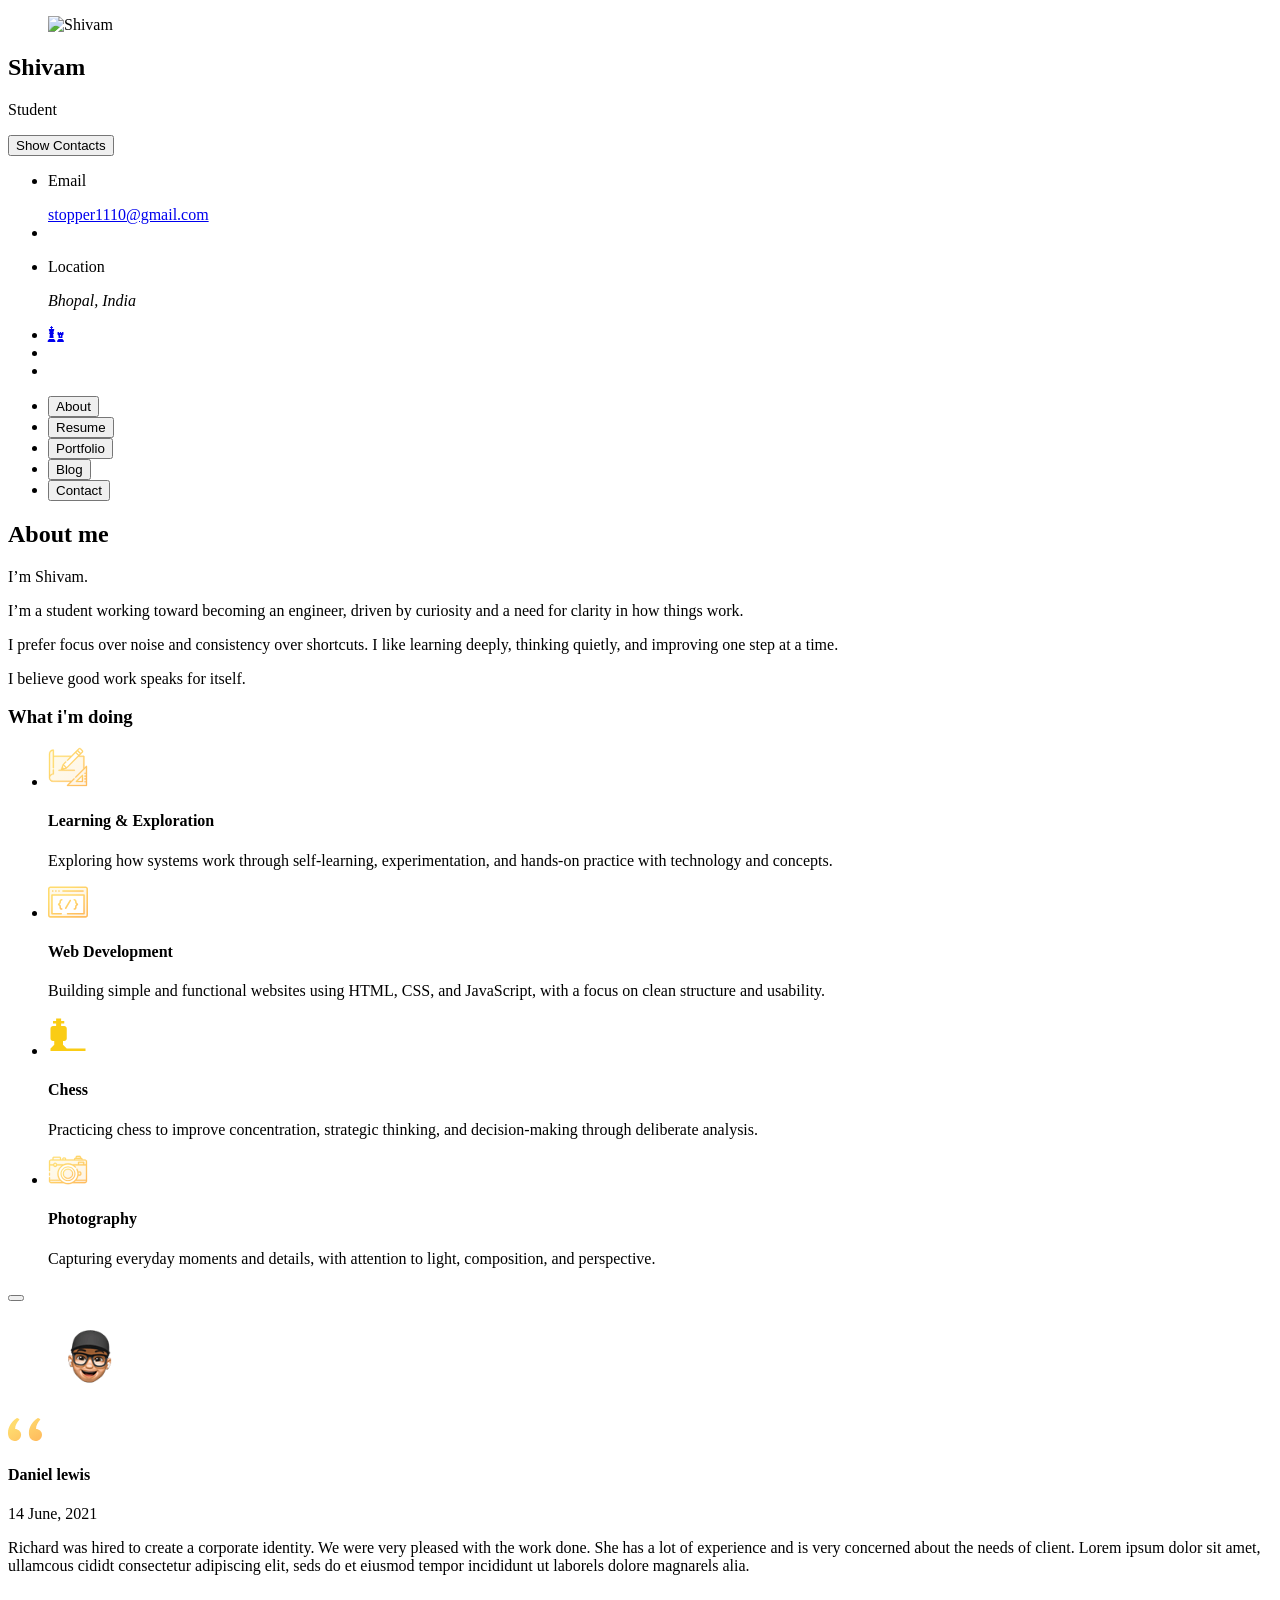
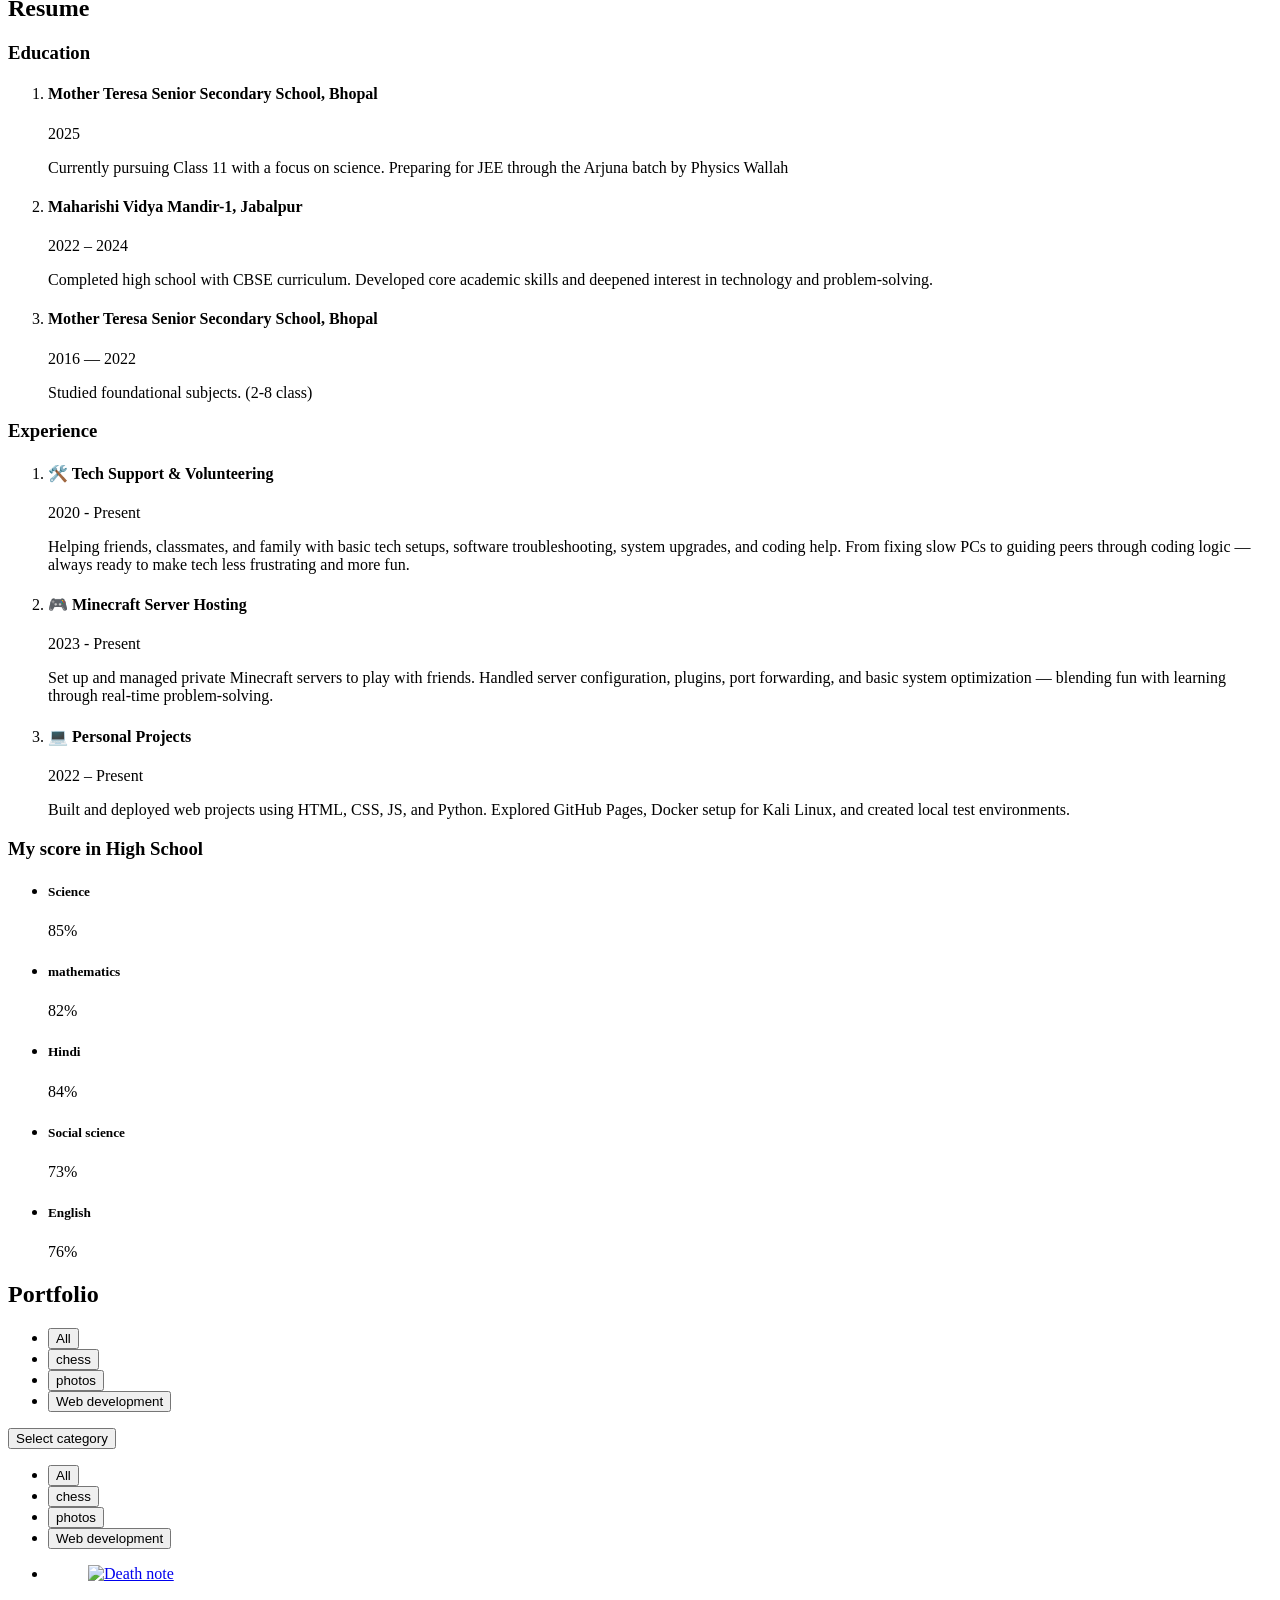
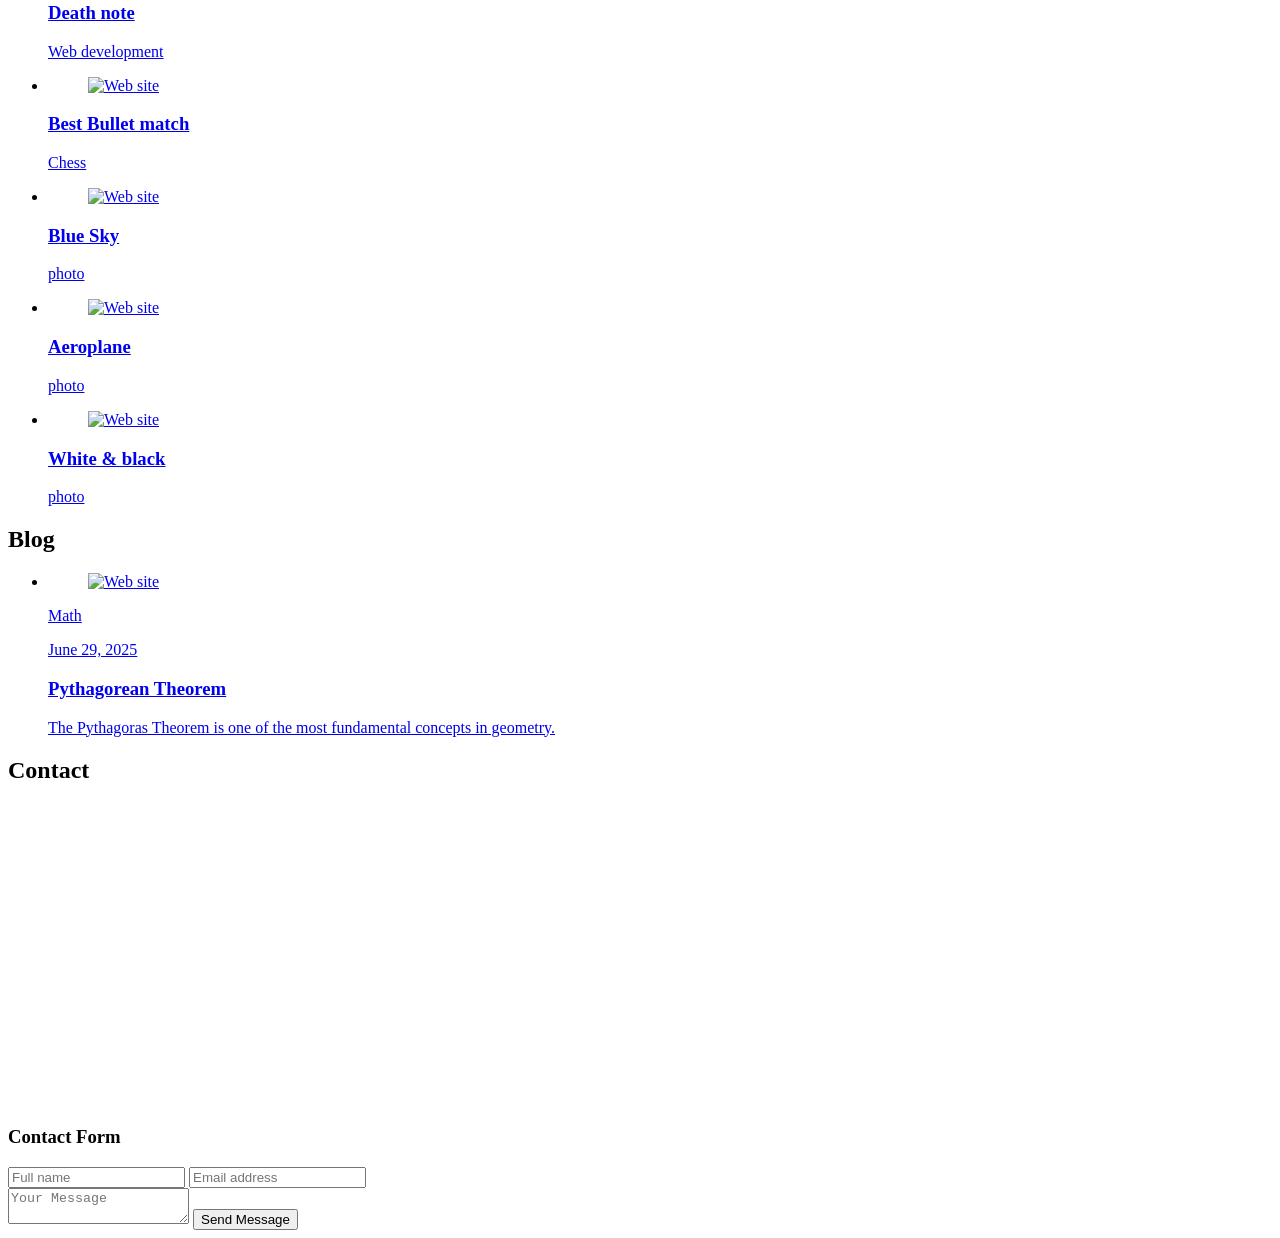
==== commit 819b4664: "Remove birthday contact item from index.html Removed birthday contact item from the list." ====
--- a/index.html
+++ b/index.html
@@ -88,19 +88,7 @@
 
                     </li>
 
-                    <li class="contact-item">
-
-                        <div class="icon-box">
-                            <ion-icon name="calendar-outline"></ion-icon>
-                        </div>
-
-                        <div class="contact-info">
-                            <p class="contact-title">Birthday</p>
-
-                            <time datetime="1982-06-23">November 10, 2008</time>
-                        </div>
-
-                    </li>
+                    
 
                     <li class="contact-item">
 
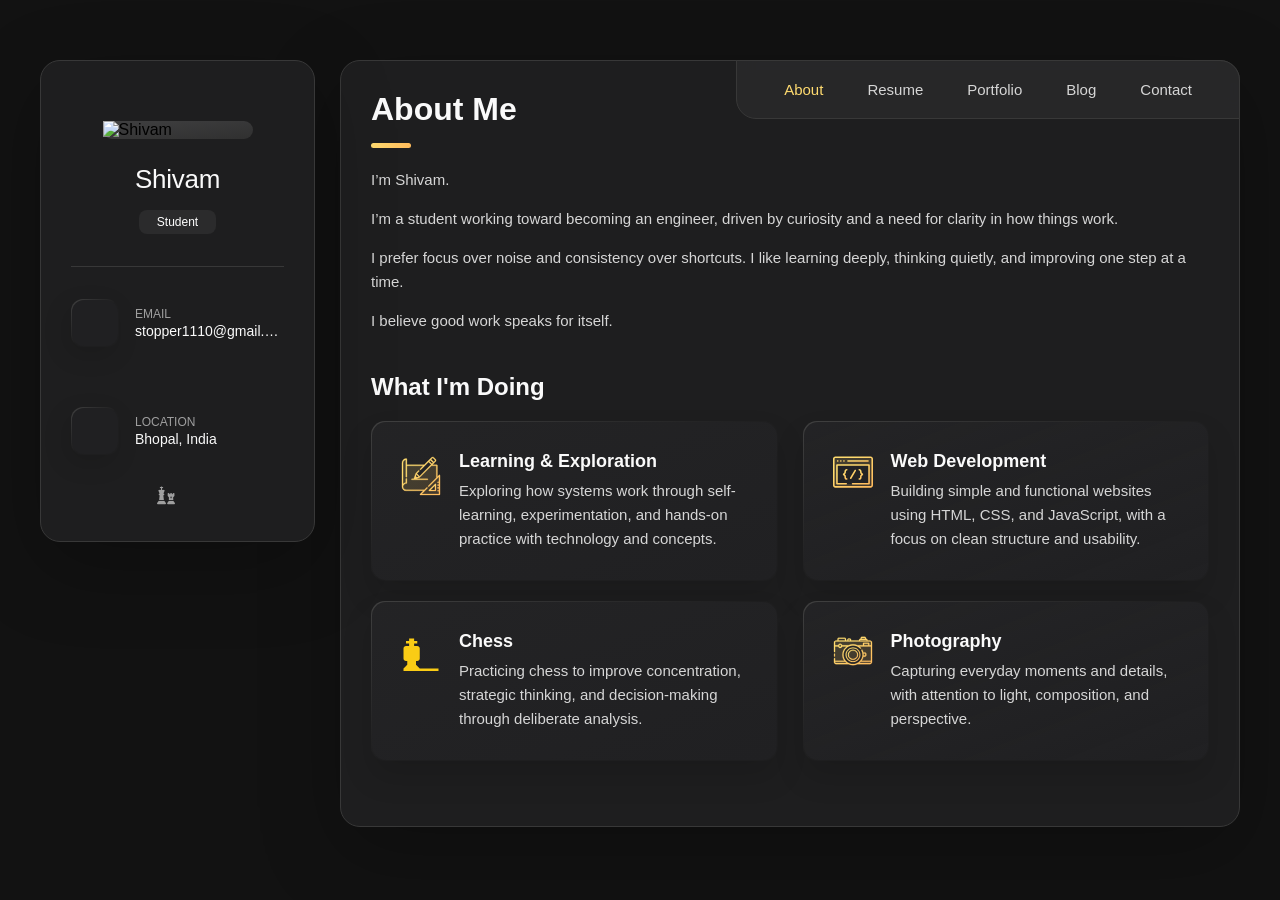
==== commit b63ac725: "Fix placeholder & broken bits in About/Portfolio/Contact - Remove the leftover placeholder testimoni" ====
--- a/index.html
+++ b/index.html
@@ -293,61 +293,6 @@
                 </section>
 
 
-                <!--
-          - testimonials
-        -->
-
-
-
-
-                <!--
-          - testimonials modal
-        -->
-
-                <div class="modal-container" data-modal-container>
-
-                    <div class="overlay" data-overlay></div>
-
-                    <section class="testimonials-modal">
-
-                        <button class="modal-close-btn" data-modal-close-btn>
-                            <ion-icon name="close-outline"></ion-icon>
-                        </button>
-
-                        <div class="modal-img-wrapper">
-                            <figure class="modal-avatar-box">
-                                <img src="./assets/images/avatar-1.png" alt="Daniel lewis" width="80" data-modal-img>
-                            </figure>
-
-                            <img src="./assets/images/icon-quote.svg" alt="quote icon">
-                        </div>
-
-                        <div class="modal-content">
-
-                            <h4 class="h3 modal-title" data-modal-title>Daniel lewis</h4>
-
-                            <time datetime="2021-06-14">14 June, 2021</time>
-
-                            <div data-modal-text>
-                                <p>
-                                    Richard was hired to create a corporate identity. We were very pleased with the work
-                                    done. She has a
-                                    lot of experience
-                                    and is very concerned about the needs of client. Lorem ipsum dolor sit amet,
-                                    ullamcous cididt
-                                    consectetur adipiscing
-                                    elit, seds do et eiusmod tempor incididunt ut laborels dolore magnarels alia.
-                                </p>
-                            </div>
-
-                        </div>
-
-                    </section>
-
-                </div>
-
-
-
             </article>
 
 
@@ -654,7 +599,7 @@
                                         <ion-icon name="eye-outline"></ion-icon>
                                     </div>
 
-                                    <img src="https://iili.io/FR6mkKJ.png" alt="Web site" loading="lazy">
+                                    <img src="https://iili.io/FR6mkKJ.png" alt="Best Bullet match chess game" loading="lazy">
 
                                 </figure>
 
@@ -665,14 +610,14 @@
                             </a>
                         </li>
                         <li class="project-item  active" data-filter-item data-category="photos">
-                            <a href="https://freeimage.host/i/FRPdQf9">
+                            <a href="https://iili.io/FRPdQf9.jpg" data-lightbox-item>
 
                                 <figure class="project-img">
                                     <div class="project-item-icon-box">
                                         <ion-icon name="eye-outline"></ion-icon>
                                     </div>
 
-                                    <img src="https://iili.io/FRPdQf9.jpg" alt="Web site" loading="lazy">
+                                    <img src="https://iili.io/FRPdQf9.jpg" alt="Blue Sky photo" loading="lazy">
 
                                 </figure>
 
@@ -683,14 +628,14 @@
                             </a>
                         </li>
                         <li class="project-item  active" data-filter-item data-category="photos">
-                            <a href="https://freeimage.host/i/FRPIY7V">
+                            <a href="https://iili.io/FRPIY7V.jpg" data-lightbox-item>
 
                                 <figure class="project-img">
                                     <div class="project-item-icon-box">
                                         <ion-icon name="eye-outline"></ion-icon>
                                     </div>
 
-                                    <img src="https://iili.io/FRPIY7V.jpg" alt="Web site" loading="lazy">
+                                    <img src="https://iili.io/FRPIY7V.jpg" alt="Aeroplane photo" loading="lazy">
 
                                 </figure>
 
@@ -701,14 +646,14 @@
                             </a>
                         </li>
                         <li class="project-item  active" data-filter-item data-category="photos">
-                            <a href="https://iili.io/FRPR4V9.jpg">
+                            <a href="https://iili.io/FRPR4V9.jpg" data-lightbox-item>
 
                                 <figure class="project-img">
                                     <div class="project-item-icon-box">
                                         <ion-icon name="eye-outline"></ion-icon>
                                     </div>
 
-                                    <img src="https://iili.io/FRPR4V9.jpg" alt="Web site" loading="lazy">
+                                    <img src="https://iili.io/FRPR4V9.jpg" alt="White & black photo" loading="lazy">
 
                                 </figure>
 
@@ -751,7 +696,7 @@
 
                                 <figure class="blog-banner-box">
                                     <img src="https://upload.wikimedia.org/wikipedia/commons/thumb/d/d2/Pythagorean.svg/250px-Pythagorean.svg.png"
-                                        alt="Web site" loading="lazy">
+                                        alt="Pythagorean theorem diagram" loading="lazy">
                                 </figure>
 
                                 <div class="blog-content">
@@ -809,20 +754,23 @@
                 <section class="contact-form">
                     <h3 class="h3 form-title">Contact Form</h3>
 
-                    <form action="https://formspree.io/f/mgvyrqky" method="POST" class="form">
+                    <form action="https://formspree.io/f/mgvyrqky" method="POST" class="form" data-form>
 
                         <input type="hidden" name="_captcha" value="false">
 
 
                         <div class="input-wrapper">
-                            <input type="text" name="fullname" class="form-input" placeholder="Full name" required>
-
-                            <input type="email" name="email" class="form-input" placeholder="Email address" required>
+                            <input type="text" name="fullname" class="form-input" placeholder="Full name" required
+                                data-form-input>
+
+                            <input type="email" name="email" class="form-input" placeholder="Email address" required
+                                data-form-input>
                         </div>
 
-                        <textarea name="message" class="form-input" placeholder="Your Message" required></textarea>
-
-                        <button class="form-btn" type="submit">
+                        <textarea name="message" class="form-input" placeholder="Your Message" required
+                            data-form-input></textarea>
+
+                        <button class="form-btn" type="submit" disabled data-form-btn>
                             <ion-icon name="paper-plane"></ion-icon>
                             <span>Send Message</span>
                         </button>
@@ -832,6 +780,32 @@
 
             </article>
 
+
+        </div>
+
+
+        <!--
+      - #LIGHTBOX
+      - shows a full-size preview when a portfolio photo is clicked
+    -->
+
+        <div class="modal-container" data-modal-container>
+
+            <div class="overlay" data-overlay></div>
+
+            <section class="lightbox-modal">
+
+                <button class="modal-close-btn" data-modal-close-btn>
+                    <ion-icon name="close-outline"></ion-icon>
+                </button>
+
+                <div class="lightbox-img-wrapper">
+                    <img src="" alt="" data-modal-img>
+                </div>
+
+                <h4 class="h3 lightbox-title" data-modal-title></h4>
+
+            </section>
 
         </div>
 
--- a/assets/css/style.css
+++ b/assets/css/style.css
@@ -0,0 +1,1762 @@
+/*-----------------------------------*\
+  #style.css
+\*-----------------------------------*/
+
+
+/**
+ * copyright 2022 @codewithsadee
+ */
+
+
+
+
+
+/*-----------------------------------*\
+  #CUSTOM PROPERTY
+\*-----------------------------------*/
+
+:root {
+
+  /**
+   * colors
+   */
+
+  /* gradient */
+
+  --bg-gradient-onyx: linear-gradient(
+    to bottom right, 
+    hsl(240, 1%, 25%) 3%, 
+    hsl(0, 0%, 19%) 97%
+  );
+  --bg-gradient-jet: linear-gradient(
+    to bottom right, 
+    hsla(240, 1%, 18%, 0.251) 0%, 
+    hsla(240, 2%, 11%, 0) 100%
+  ), hsl(240, 2%, 13%);
+  --bg-gradient-yellow-1: linear-gradient(
+    to bottom right, 
+    hsl(45, 100%, 71%) 0%, 
+    hsla(36, 100%, 69%, 0) 50%
+  );
+  --bg-gradient-yellow-2: linear-gradient(
+    135deg, 
+    hsla(45, 100%, 71%, 0.251) 0%, 
+    hsla(35, 100%, 68%, 0) 59.86%
+  ), hsl(240, 2%, 13%);
+  --border-gradient-onyx: linear-gradient(
+    to bottom right, 
+    hsl(0, 0%, 25%) 0%, 
+    hsla(0, 0%, 25%, 0) 50%
+  );
+  --text-gradient-yellow: linear-gradient(
+    to right, 
+    hsl(45, 100%, 72%), 
+    hsl(35, 100%, 68%)
+  );
+
+  /* solid */
+
+  --jet: hsl(0, 0%, 22%);
+  --onyx: hsl(240, 1%, 17%);
+  --eerie-black-1: hsl(240, 2%, 13%);
+  --eerie-black-2: hsl(240, 2%, 12%);
+  --smoky-black: hsl(0, 0%, 7%);
+  --white-1: hsl(0, 0%, 100%);
+  --white-2: hsl(0, 0%, 98%);
+  --orange-yellow-crayola: hsl(45, 100%, 72%);
+  --vegas-gold: hsl(45, 54%, 58%);
+  --light-gray: hsl(0, 0%, 84%);
+  --light-gray-70: hsla(0, 0%, 84%, 0.7);
+  --bittersweet-shimmer: hsl(0, 43%, 51%);
+
+  /**
+   * typography
+   */
+
+  /* font-family */
+  --ff-poppins: 'Poppins', sans-serif;
+
+  /* font-size */
+  --fs-1: 24px;
+  --fs-2: 18px;
+  --fs-3: 17px;
+  --fs-4: 16px;
+  --fs-5: 15px;
+  --fs-6: 14px;
+  --fs-7: 13px;
+  --fs-8: 11px;
+
+  /* font-weight */
+  --fw-300: 300;
+  --fw-400: 400;
+  --fw-500: 500;
+  --fw-600: 600;
+
+  /**
+   * shadow
+   */
+  
+  --shadow-1: -4px 8px 24px hsla(0, 0%, 0%, 0.25);
+  --shadow-2: 0 16px 30px hsla(0, 0%, 0%, 0.25);
+  --shadow-3: 0 16px 40px hsla(0, 0%, 0%, 0.25);
+  --shadow-4: 0 25px 50px hsla(0, 0%, 0%, 0.15);
+  --shadow-5: 0 24px 80px hsla(0, 0%, 0%, 0.25);
+
+  /**
+   * transition
+   */
+
+  --transition-1: 0.25s ease;
+  --transition-2: 0.5s ease-in-out;
+
+}
+
+
+
+
+
+/*-----------------------------------*\
+  #RESET
+\*-----------------------------------*/
+
+*, *::before, *::after {
+  margin: 0;
+  padding: 0;
+  box-sizing: border-box;
+}
+
+a { text-decoration: none; }
+
+li { list-style: none; }
+
+img, ion-icon, a, button, time, span { display: block; }
+
+button {
+  font: inherit;
+  background: none;
+  border: none;
+  text-align: left;
+  cursor: pointer;
+}
+
+input, textarea {
+  display: block;
+  width: 100%;
+  background: none;
+  font: inherit;
+}
+
+::selection {
+  background: var(--orange-yellow-crayola);
+  color: var(--smoky-black);
+}
+
+:focus { outline-color: var(--orange-yellow-crayola); }
+
+html { font-family: var(--ff-poppins); }
+
+body { background: var(--smoky-black); }
+
+
+
+
+
+/*-----------------------------------*\
+  #REUSED STYLE
+\*-----------------------------------*/
+
+.sidebar,
+article {
+  background: var(--eerie-black-2);
+  border: 1px solid var(--jet);
+  border-radius: 20px;
+  padding: 15px;
+  box-shadow: var(--shadow-1);
+  z-index: 1;
+}
+
+.separator {
+  width: 100%;
+  height: 1px;
+  background: var(--jet);
+  margin: 16px 0;
+}
+
+.icon-box {
+  position: relative;
+  background: var(--border-gradient-onyx);
+  width: 30px;
+  height: 30px;
+  border-radius: 8px;
+  display: flex;
+  justify-content: center;
+  align-items: center;
+  font-size: 16px;
+  color: var(--orange-yellow-crayola);
+  box-shadow: var(--shadow-1);
+  z-index: 1;
+}
+
+.icon-box::before {
+  content: "";
+  position: absolute;
+  inset: 1px;
+  background: var(--eerie-black-1);
+  border-radius: inherit;
+  z-index: -1;
+}
+
+.icon-box ion-icon { --ionicon-stroke-width: 35px; }
+
+article { display: none; }
+
+article.active {
+  display: block;
+  animation: fade 0.5s ease backwards;
+}
+
+@keyframes fade {
+  0% { opacity: 0; }
+  100% { opacity: 1; }
+}
+
+.h2,
+.h3,
+.h4,
+.h5 {
+  color: var(--white-2);
+  text-transform: capitalize;
+}
+
+.h2 { font-size: var(--fs-1); }
+
+.h3 { font-size: var(--fs-2); }
+
+.h4 { font-size: var(--fs-4); }
+
+.h5 {
+  font-size: var(--fs-7);
+  font-weight: var(--fw-500);
+}
+
+.article-title {
+  position: relative;
+  padding-bottom: 7px;
+}
+
+.article-title::after {
+  content: "";
+  position: absolute;
+  bottom: 0;
+  left: 0;
+  width: 30px;
+  height: 3px;
+  background: var(--text-gradient-yellow);
+  border-radius: 3px;
+}
+
+.has-scrollbar::-webkit-scrollbar {
+  width: 5px; /* for vertical scrollbar */
+  height: 5px; /* for horizontal scrollbar */
+}
+
+.has-scrollbar::-webkit-scrollbar-track {
+  background: var(--onyx);
+  border-radius: 5px;
+}
+
+.has-scrollbar::-webkit-scrollbar-thumb {
+  background: var(--orange-yellow-crayola);
+  border-radius: 5px;
+}
+
+.has-scrollbar::-webkit-scrollbar-button { width: 20px; }
+
+.content-card {
+  position: relative;
+  background: var(--border-gradient-onyx);
+  padding: 15px;
+  padding-top: 45px;
+  border-radius: 14px;
+  box-shadow: var(--shadow-2);
+  cursor: pointer;
+  z-index: 1;
+}
+
+.content-card::before {
+  content: "";
+  position: absolute;
+  inset: 1px;
+  background: var(--bg-gradient-jet);
+  border-radius: inherit;
+  z-index: -1;
+}
+
+
+
+
+
+/*-----------------------------------*\
+  #MAIN
+\*-----------------------------------*/
+
+main {
+  margin: 15px 12px;
+  margin-bottom: 75px;
+  min-width: 259px;
+}
+
+
+
+
+
+/*-----------------------------------*\
+  #SIDEBAR
+\*-----------------------------------*/
+
+.sidebar {
+  margin-bottom: 15px;
+  max-height: 112px;
+  overflow: hidden;
+  transition: var(--transition-2);
+}
+
+.sidebar.active { max-height: 405px; }
+
+.sidebar-info {
+  position: relative;
+  display: flex;
+  justify-content: flex-start;
+  align-items: center;
+  gap: 15px;
+}
+
+.avatar-box {
+  background: var(--bg-gradient-onyx);
+  border-radius: 20px;
+}
+
+.info-content .name {
+  color: var(--white-2);
+  font-size: var(--fs-3);
+  font-weight: var(--fw-500);
+  letter-spacing: -0.25px;
+  margin-bottom: 10px;
+}
+
+.info-content .title {
+  color: var(--white-1);
+  background: var(--onyx);
+  font-size: var(--fs-8);
+  font-weight: var(--fw-300);
+  width: max-content;
+  padding: 3px 12px;
+  border-radius: 8px;
+}
+
+.info_more-btn {
+  position: absolute;
+  top: -15px;
+  right: -15px;
+  border-radius: 0 15px;
+  font-size: 13px;
+  color: var(--orange-yellow-crayola);
+  background: var(--border-gradient-onyx);
+  padding: 10px;
+  box-shadow: var(--shadow-2);
+  transition: var(--transition-1);
+  z-index: 1;
+}
+
+.info_more-btn::before {
+  content: "";
+  position: absolute;
+  inset: 1px;
+  border-radius: inherit;
+  background: var(--bg-gradient-jet);
+  transition: var(--transition-1);
+  z-index: -1;
+}
+
+.info_more-btn:hover,
+.info_more-btn:focus { background: var(--bg-gradient-yellow-1); }
+
+.info_more-btn:hover::before,
+.info_more-btn:focus::before { background: var(--bg-gradient-yellow-2); }
+
+.info_more-btn span { display: none; }
+
+.sidebar-info_more {
+  opacity: 0;
+  visibility: hidden;
+  transition: var(--transition-2);
+}
+
+.sidebar.active .sidebar-info_more {
+  opacity: 1;
+  visibility: visible;
+}
+
+.contacts-list {
+  display: grid;
+  grid-template-columns: 1fr;
+  gap: 16px;
+}
+
+.contact-item {
+  min-width: 100%;
+  display: flex;
+  align-items: center;
+  gap: 16px;
+}
+
+.contact-info {
+  max-width: calc(100% - 46px);
+  width: calc(100% - 46px);
+}
+
+.contact-title {
+  color: var(--light-gray-70);
+  font-size: var(--fs-8);
+  text-transform: uppercase;
+  margin-bottom: 2px;
+}
+
+.contact-info :is(.contact-link, time, address) {
+  color: var(--white-2);
+  font-size: var(--fs-7);
+}
+
+.contact-info address { font-style: normal; }
+
+.social-list {
+  display: flex;
+  justify-content: flex-start;
+  align-items: center;
+  gap: 15px;
+  padding-bottom: 4px;
+  padding-left: 7px;
+}
+
+.social-item .social-link {
+  color: var(--light-gray-70);
+  font-size: 18px;
+}
+
+
+.social-item .social-link:hover { color: var(--light-gray); }
+
+
+
+
+
+/*-----------------------------------*\
+  #NAVBAR
+\*-----------------------------------*/
+
+.navbar {
+  position: fixed;
+  bottom: 0;
+  left: 0;
+  width: 100%;
+  background: hsla(240, 1%, 17%, 0.75);
+  backdrop-filter: blur(10px);
+  border: 1px solid var(--jet);
+  border-radius: 12px 12px 0 0;
+  box-shadow: var(--shadow-2);
+  z-index: 5;
+}
+
+.navbar-list {
+  display: flex;
+  flex-wrap: wrap;
+  justify-content: center;
+  align-items: center;
+  padding: 0 10px;
+}
+
+.navbar-link {
+  color: var(--light-gray);
+  font-size: var(--fs-8);
+  padding: 20px 7px;
+  transition: color var(--transition-1);
+}
+
+.navbar-link:hover,
+.navbar-link:focus { color: var(--light-gray-70); }
+
+.navbar-link.active { color: var(--orange-yellow-crayola); }
+
+
+
+
+
+/*-----------------------------------*\
+  #ABOUT
+\*-----------------------------------*/
+
+.about .article-title { margin-bottom: 15px; }
+
+.about-text {
+  color: var(--light-gray);
+  font-size: var(--fs-6);
+  font-weight: var(--fw-300);
+  line-height: 1.6;
+}
+
+.about-text p { margin-bottom: 15px; }
+
+
+
+/**
+ * #service 
+ */
+
+.service { margin-bottom: 35px; }
+
+.service-title { margin-bottom: 20px; }
+
+.service-list {
+  display: grid;
+  grid-template-columns: 1fr;
+  gap: 20px;
+}
+
+.service-item {
+  position: relative;
+  background: var(--border-gradient-onyx);
+  padding: 20px;
+  border-radius: 14px;
+  box-shadow: var(--shadow-2);
+  z-index: 1;
+}
+
+.service-item::before {
+  content: "";
+  position: absolute;
+  inset: 1px;
+  background: var(--bg-gradient-jet);
+  border-radius: inherit;
+  z-index: -1;
+}
+
+.service-icon-box { margin-bottom: 10px; }
+
+.service-icon-box img { margin: auto; }
+
+.service-content-box { text-align: center; }
+
+.service-item-title { margin-bottom: 7px; }
+
+.service-item-text {
+  color: var(--light-gray);
+  font-size: var(--fs-6);
+  font-weight: var(--fw-3);
+  line-height: 1.6;
+}
+
+
+/**
+ * #lightbox
+ */
+
+.modal-container {
+  position: fixed;
+  top: 0;
+  left: 0;
+  width: 100%;
+  height: 100%;
+  display: flex;
+  justify-content: center;
+  align-items: center;
+  overflow-y: auto;
+  overscroll-behavior: contain;
+  z-index: 20;
+  pointer-events: none;
+  visibility: hidden;
+}
+
+.modal-container::-webkit-scrollbar { display: none; }
+
+.modal-container.active {
+  pointer-events: all;
+  visibility: visible;
+}
+
+.overlay {
+  position: fixed;
+  top: 0;
+  left: 0;
+  width: 100%;
+  height: 100vh;
+  background: hsl(0, 0%, 5%);
+  opacity: 0;
+  visibility: hidden;
+  pointer-events: none;
+  z-index: 1;
+  transition: var(--transition-1);
+}
+
+.overlay.active {
+  opacity: 0.8;
+  visibility: visible;
+  pointer-events: all;
+}
+
+.lightbox-modal {
+  background: var(--eerie-black-2);
+  position: relative;
+  padding: 15px;
+  margin: 15px 12px;
+  border: 1px solid var(--jet);
+  border-radius: 14px;
+  box-shadow: var(--shadow-5);
+  transform: scale(1.2);
+  opacity: 0;
+  transition: var(--transition-1);
+  z-index: 2;
+  max-width: 500px;
+}
+
+.modal-container.active .lightbox-modal {
+  transform: scale(1);
+  opacity: 1;
+}
+
+.modal-close-btn {
+  position: absolute;
+  top: 15px;
+  right: 15px;
+  background: var(--onyx);
+  border-radius: 8px;
+  width: 32px;
+  height: 32px;
+  display: flex;
+  justify-content: center;
+  align-items: center;
+  color: var(--white-2);
+  font-size: 18px;
+  opacity: 0.7;
+}
+
+.modal-close-btn:hover,
+.modal-close-btn:focus { opacity: 1; }
+
+.modal-close-btn ion-icon { --ionicon-stroke-width: 50px; }
+
+.lightbox-img-wrapper {
+  border-radius: 10px;
+  overflow: hidden;
+  margin-bottom: 15px;
+  box-shadow: var(--shadow-2);
+}
+
+.lightbox-img-wrapper img {
+  display: block;
+  width: 100%;
+  max-height: 60vh;
+  object-fit: contain;
+  background: var(--smoky-black);
+}
+
+.lightbox-title {
+  text-align: center;
+  color: var(--white-2);
+}
+
+
+/**
+ * #clients 
+ */
+
+.clients { margin-bottom: 15px; }
+
+.clients-list {
+  display: flex;
+  justify-content: flex-start;
+  align-items: flex-start;
+  gap: 15px;
+  margin: 0 -15px;
+  padding: 25px;
+  padding-bottom: 25px;
+  overflow-x: auto;
+  scroll-behavior: smooth;
+  overscroll-behavior-inline: contain;
+  scroll-snap-type: inline mandatory;
+  scroll-padding-inline: 25px;
+}
+
+.clients-item {
+  min-width: 50%;
+  scroll-snap-align: start;
+}
+
+.clients-item img {
+  width: 100%;
+  filter: grayscale(1);
+  transition: var(--transition-1);
+}
+
+.clients-item img:hover { filter: grayscale(0); }
+
+
+
+
+
+/*-----------------------------------*\
+  #RESUME
+\*-----------------------------------*/
+
+.article-title { margin-bottom: 30px; }
+
+
+/**
+ * education and experience 
+ */
+
+.timeline { margin-bottom: 30px; }
+
+.timeline .title-wrapper {
+  display: flex;
+  align-items: center;
+  gap: 15px;
+  margin-bottom: 25px;
+}
+
+.timeline-list {
+  font-size: var(--fs-6);
+  margin-left: 45px;
+}
+
+.timeline-item { position: relative; }
+
+.timeline-item:not(:last-child) { margin-bottom: 20px; }
+
+.timeline-item-title {
+  font-size: var(--fs-6);
+  line-height: 1.3;
+  margin-bottom: 7px;
+}
+
+.timeline-list span {
+  color: var(--vegas-gold);
+  font-weight: var(--fw-400);
+  line-height: 1.6;
+}
+
+.timeline-item:not(:last-child)::before {
+  content: "";
+  position: absolute;
+  top: -25px;
+  left: -30px;
+  width: 1px;
+  height: calc(100% + 50px);
+  background: var(--jet);
+}
+
+.timeline-item::after {
+  content: "";
+  position: absolute;
+  top: 5px;
+  left: -33px;
+  height: 6px;
+  width: 6px;
+  background: var(--text-gradient-yellow);
+  border-radius: 50%;
+  box-shadow: 0 0 0 4px var(--jet);
+}
+
+.timeline-text {
+  color: var(--light-gray);
+  font-weight: var(--fw-300);
+  line-height: 1.6;
+}
+
+
+/**
+ * skills 
+ */
+
+.skills-title { margin-bottom: 20px; }
+
+.skills-list { padding: 20px; }
+
+
+.skills-item:not(:last-child) { margin-bottom: 15px; }
+
+.skill .title-wrapper {
+  display: flex;
+  align-items: center;
+  gap: 5px;
+  margin-bottom: 8px;
+}
+
+.skill .title-wrapper data {
+  color: var(--light-gray);
+  font-size: var(--fs-7);
+  font-weight: var(--fw-300);
+}
+
+.skill-progress-bg {
+  background: var(--jet);
+  width: 100%;
+  height: 8px;
+  border-radius: 10px;
+}
+
+.skill-progress-fill {
+  background: var(--text-gradient-yellow);
+  height: 100%;
+  border-radius: inherit;
+}
+
+
+
+
+
+/*-----------------------------------*\
+  #PORTFOLIO
+\*-----------------------------------*/
+
+.filter-list { display: none; }
+
+.filter-select-box {
+  position: relative;
+  margin-bottom: 25px;
+}
+
+.filter-select {
+  background: var(--eerie-black-2);
+  color: var(--light-gray);
+  display: flex;
+  justify-content: space-between;
+  align-items: center;
+  width: 100%;
+  padding: 12px 16px;
+  border: 1px solid var(--jet);
+  border-radius: 14px;
+  font-size: var(--fs-6);
+  font-weight: var(--fw-300);
+}
+
+.filter-select.active .select-icon { transform: rotate(0.5turn); }
+
+.select-list {
+  background: var(--eerie-black-2);
+  position: absolute;
+  top: calc(100% + 6px);
+  width: 100%;
+  padding: 6px;
+  border: 1px solid var(--jet);
+  border-radius: 14px;
+  z-index: 2;
+  opacity: 0;
+  visibility: hidden;
+  pointer-events: none;
+  transition: 0.15s ease-in-out;
+}
+
+.filter-select.active + .select-list {
+  opacity: 1;
+  visibility: visible;
+  pointer-events: all;
+}
+
+.select-item button {
+  background: var(--eerie-black-2);
+  color: var(--light-gray);
+  font-size: var(--fs-6);
+  font-weight: var(--fw-300);
+  text-transform: capitalize;
+  width: 100%;
+  padding: 8px 10px;
+  border-radius: 8px;
+}
+
+.select-item button:hover { --eerie-black-2: hsl(240, 2%, 20%); }
+
+.project-list {
+  display: grid;
+  grid-template-columns: 1fr;
+  gap: 30px;
+  margin-bottom: 10px;
+}
+
+.project-item { display: none; }
+
+.project-item.active {
+  display: block;
+  animation: scaleUp 0.25s ease forwards;
+}
+
+@keyframes scaleUp {
+  0% { transform: scale(0.5); }
+  100% { transform: scale(1); }
+}
+
+.project-item > a { width: 100%; }
+
+.project-img {
+  position: relative;
+  width: 100%;
+  height: 200px;
+  border-radius: 16px;
+  overflow: hidden;
+  margin-bottom: 15px;
+}
+
+.project-img::before {
+  content: "";
+  position: absolute;
+  top: 0;
+  left: 0;
+  width: 100%;
+  height: 100%;
+  background: transparent;
+  z-index: 1;
+  transition: var(--transition-1);
+}
+
+.project-item > a:hover .project-img::before { background: hsla(0, 0%, 0%, 0.5); }
+
+.project-item-icon-box {
+  --scale: 0.8;
+
+  background: var(--jet);
+  color: var(--orange-yellow-crayola);
+  position: absolute;
+  top: 50%;
+  left: 50%;
+  transform: translate(-50%, -50%) scale(var(--scale));
+  font-size: 20px;
+  padding: 18px;
+  border-radius: 12px;
+  opacity: 0;
+  z-index: 1;
+  transition: var(--transition-1);
+}
+
+.project-item > a:hover .project-item-icon-box {
+  --scale: 1;
+  opacity: 1;
+}
+
+.project-item-icon-box ion-icon { --ionicon-stroke-width: 50px; }
+
+.project-img img {
+  width: 100%;
+  height: 100%;
+  object-fit: cover;
+  transition: var(--transition-1);
+}
+
+.project-item > a:hover img { transform: scale(1.1); }
+
+.project-title,
+.project-category { margin-left: 10px; }
+
+.project-title {
+  color: var(--white-2);
+  font-size: var(--fs-5);
+  font-weight: var(--fw-400);
+  text-transform: capitalize;
+  line-height: 1.3;
+}
+
+.project-category {
+  color: var(--light-gray-70);
+  font-size: var(--fs-6);
+  font-weight: var(--fw-300);
+}
+
+
+
+
+
+/*-----------------------------------*\
+  #BLOG
+\*-----------------------------------*/
+
+.blog-posts { margin-bottom: 10px; }
+
+.blog-posts-list {
+  display: grid;
+  grid-template-columns: 1fr;
+  gap: 20px;
+}
+
+.blog-post-item > a {
+  position: relative;
+  background: var(--border-gradient-onyx);
+  height: 100%;
+  box-shadow: var(--shadow-4);
+  border-radius: 16px;
+  z-index: 1;
+}
+
+.blog-post-item > a::before {
+  content: "";
+  position: absolute;
+  inset: 1px;
+  border-radius: inherit;
+  background: var(--eerie-black-1);
+  z-index: -1;
+}
+
+.blog-banner-box {
+  width: 100%;
+  height: 200px;
+  border-radius: 12px;
+  overflow: hidden;
+}
+
+.blog-banner-box img {
+  width: 100%;
+  height: 100%;
+  object-fit: cover;
+  transition: var(--transition-1);
+}
+
+.blog-post-item > a:hover .blog-banner-box img { transform: scale(1.1); }
+
+.blog-content { padding: 15px; }
+
+.blog-meta {
+  display: flex;
+  justify-content: flex-start;
+  align-items: center;
+  gap: 7px;
+  margin-bottom: 10px;
+}
+
+.blog-meta :is(.blog-category, time) {
+  color: var(--light-gray-70);
+  font-size: var(--fs-6);
+  font-weight: var(--fw-300);
+}
+
+.blog-meta .dot {
+  background: var(--light-gray-70);
+  width: 4px;
+  height: 4px;
+  border-radius: 4px;
+}
+
+.blog-item-title {
+  margin-bottom: 10px;
+  line-height: 1.3;
+  transition: var(--transition-1);
+}
+
+.blog-post-item > a:hover .blog-item-title { color: var(--orange-yellow-crayola); }
+
+.blog-text {
+  color: var(--light-gray);
+  font-size: var(--fs-6);
+  font-weight: var(--fw-300);
+  line-height: 1.6;
+}
+
+
+
+
+
+/*-----------------------------------*\
+  #CONTACT
+\*-----------------------------------*/
+
+.mapbox {
+  position: relative;
+  height: 250px;
+  width: 100%;
+  border-radius: 16px;
+  margin-bottom: 30px;
+  border: 1px solid var(--jet);
+  overflow: hidden;
+}
+
+.mapbox figure { height: 100%; }
+
+.mapbox iframe {
+  width: 100%;
+  height: 100%;
+  border: none;
+  filter: grayscale(1) invert(1);
+}
+
+.contact-form { margin-bottom: 10px; }
+
+.form-title { margin-bottom: 20px; }
+
+.input-wrapper {
+  display: grid;
+  grid-template-columns: 1fr;
+  gap: 25px;
+  margin-bottom: 25px;
+}
+
+.form-input {
+  color: var(--white-2);
+  font-size: var(--fs-6);
+  font-weight: var(--fw-400);
+  padding: 13px 20px;
+  border: 1px solid var(--jet);
+  border-radius: 14px;
+  outline: none;
+}
+
+.form-input::placeholder { font-weight: var(--fw-500); }
+
+.form-input:focus { border-color: var(--orange-yellow-crayola); }
+
+textarea.form-input {
+  min-height: 100px;
+  height: 120px;
+  max-height: 200px;
+  resize: vertical;
+  margin-bottom: 25px;
+}
+
+textarea.form-input::-webkit-resizer { display: none; }
+
+.form-input:focus:invalid { border-color: var(--bittersweet-shimmer); }
+
+.form-btn {
+  position: relative;
+  width: 100%;
+  background: var(--border-gradient-onyx);
+  color: var(--orange-yellow-crayola);
+  display: flex;
+  justify-content: center;
+  align-items: center;
+  gap: 10px;
+  padding: 13px 20px;
+  border-radius: 14px;
+  font-size: var(--fs-6);
+  text-transform: capitalize;
+  box-shadow: var(--shadow-3);
+  z-index: 1;
+  transition: var(--transition-1);
+}
+
+.form-btn::before {
+  content: "";
+  position: absolute;
+  inset: 1px;
+  background: var(--bg-gradient-jet);
+  border-radius: inherit;
+  z-index: -1;
+  transition: var(--transition-1);
+}
+
+.form-btn ion-icon { font-size: 16px; }
+
+.form-btn:hover { background: var(--bg-gradient-yellow-1); }
+
+.form-btn:hover::before { background: var(--bg-gradient-yellow-2); }
+
+.form-btn:disabled {
+  opacity: 0.7;
+  cursor: not-allowed;
+}
+
+.form-btn:disabled:hover { background: var(--border-gradient-onyx); }
+
+.form-btn:disabled:hover::before { background: var(--bg-gradient-jet); }
+
+
+
+
+
+/*-----------------------------------*\
+  #RESPONSIVE
+\*-----------------------------------*/
+
+/**
+ * responsive larger than 450px screen
+ */
+
+@media (min-width: 450px) {
+
+  /**
+   * client
+   */
+
+  .clients-item { min-width: calc(33.33% - 10px); }
+
+
+
+  /**
+   * #PORTFOLIO, BLOG 
+   */
+
+  .project-img,
+  .blog-banner-box { height: auto; }
+
+}
+
+
+
+
+
+/**
+ * responsive larger than 580px screen
+ */
+
+@media (min-width: 580px) {
+
+  /**
+   * CUSTOM PROPERTY
+   */
+
+  :root {
+
+    /**
+     * typography
+     */
+
+    --fs-1: 32px;
+    --fs-2: 24px;
+    --fs-3: 26px;
+    --fs-4: 18px;
+    --fs-6: 15px;
+    --fs-7: 15px;
+    --fs-8: 12px;
+
+  }
+
+
+
+  /**
+   * #REUSED STYLE
+   */
+
+  .sidebar, article {
+    width: 520px;
+    margin-inline: auto;
+    padding: 30px;
+  }
+
+  .article-title {
+    font-weight: var(--fw-600);
+    padding-bottom: 15px;
+  }
+
+  .article-title::after {
+    width: 40px;
+    height: 5px;
+  }
+
+  .icon-box {
+    width: 48px;
+    height: 48px;
+    border-radius: 12px;
+    font-size: 18px;
+  }
+
+
+
+  /**
+   * #MAIN
+   */
+
+  main {
+    margin-top: 60px;
+    margin-bottom: 100px;
+  }
+
+
+
+  /**
+   * #SIDEBAR
+   */
+
+  .sidebar {
+    max-height: 180px;
+    margin-bottom: 30px;
+  }
+
+  .sidebar.active { max-height: 584px; }
+
+  .sidebar-info { gap: 25px; }
+
+  .avatar-box { border-radius: 30px; }
+
+  .avatar-box img { width: 120px; }
+
+  .info-content .name { margin-bottom: 15px; }
+
+  .info-content .title { padding: 5px 18px; }
+
+  .info_more-btn {
+    top: -30px;
+    right: -30px;
+    padding: 10px 15px;
+  }
+
+  .info_more-btn span {
+    display: block;
+    font-size: var(--fs-8);
+  }
+
+  .info_more-btn ion-icon { display: none; }
+
+  .separator { margin: 32px 0; }
+
+  .contacts-list { gap: 20px; }
+
+  .contact-info {
+    max-width: calc(100% - 64px);
+    width: calc(100% - 64px);
+  }
+
+
+
+  /**
+   * #NAVBAR
+   */
+
+  .navbar { border-radius: 20px 20px 0 0; }
+
+  .navbar-list { gap: 20px; }
+
+  .navbar-link { --fs-8: 14px; }
+
+
+
+  /**
+   * #ABOUT
+   */
+
+  .about .article-title { margin-bottom: 20px; }
+
+  .about-text { margin-bottom: 40px; }
+
+  /* service */
+
+  .service-item {
+    display: flex;
+    justify-content: flex-start;
+    align-items: flex-start;
+    gap: 18px;
+    padding: 30px;
+  }
+
+  .service-icon-box {
+    margin-bottom: 0;
+    margin-top: 5px;
+  }
+
+  .service-content-box { text-align: left; }
+
+  .content-card {
+    padding: 30px;
+    padding-top: 25px;
+  }
+
+  /* lightbox */
+
+  .modal-container { padding: 20px; }
+
+  .lightbox-modal { padding: 20px; }
+
+  /* clients */
+
+  .clients-list {
+    gap: 50px;
+    margin: 0 -30px;
+    padding: 45px;
+    scroll-padding-inline: 45px;
+  }
+
+  .clients-item { min-width: calc(33.33% - 35px); }
+
+
+
+  /**
+   * #RESUME
+   */
+
+  .timeline-list { margin-left: 65px; }
+
+  .timeline-item:not(:last-child)::before { left: -40px; }
+
+  .timeline-item::after {
+    height: 8px;
+    width: 8px;
+    left: -43px;
+  }
+
+  .skills-item:not(:last-child) { margin-bottom: 25px; }
+
+
+
+  /**
+   * #PORTFOLIO, BLOG
+   */
+
+  .project-img, .blog-banner-box { border-radius: 16px; }
+
+  .blog-posts-list { gap: 30px; }
+
+  .blog-content { padding: 25px; }
+
+
+
+  /**
+   * #CONTACT
+   */
+
+  .mapbox {
+    height: 380px;
+    border-radius: 18px;
+  }
+
+  .input-wrapper {
+    gap: 30px;
+    margin-bottom: 30px;
+  }
+
+  .form-input { padding: 15px 20px; }
+
+  textarea.form-input { margin-bottom: 30px; }
+
+  .form-btn {
+    --fs-6: 16px;
+    padding: 16px 20px;
+  }
+
+  .form-btn ion-icon { font-size: 18px; }
+
+}
+
+
+
+
+
+/**
+ * responsive larger than 768px screen
+ */
+
+@media (min-width: 768px) {
+
+  /**
+   * REUSED STYLE
+   */
+
+  .sidebar, article { width: 700px; }
+
+  .has-scrollbar::-webkit-scrollbar-button { width: 100px; }
+
+
+
+  /**
+   * SIDEBAR
+   */
+
+  .contacts-list {
+    grid-template-columns: 1fr 1fr;
+    gap: 30px 15px;
+  }
+
+
+
+  /**
+   * NAVBAR
+   */
+
+  .navbar-link { --fs-8: 15px; }
+
+
+
+  /**
+   * ABOUT
+   */
+
+  /* lightbox */
+
+  .lightbox-modal { max-width: 700px; }
+
+
+
+  /**
+   * PORTFOLIO
+   */
+
+  .article-title { padding-bottom: 20px; }
+
+  .filter-select-box { display: none; }
+
+  .filter-list {
+    display: flex;
+    justify-content: flex-start;
+    align-items: center;
+    gap: 25px;
+    padding-left: 5px;
+    margin-bottom: 30px;
+  }
+
+  .filter-item button {
+    color: var(--light-gray);
+    font-size: var(--fs-5);
+    transition: var(--transition-1);
+  }
+
+  .filter-item button:hover { color: var(--light-gray-70); }
+
+  .filter-item button.active { color: var(--orange-yellow-crayola); }
+
+  /* portfolio and blog grid */
+
+  .project-list, .blog-posts-list { grid-template-columns: 1fr 1fr; }
+
+
+
+  /**
+   * CONTACT
+   */
+
+  .input-wrapper { grid-template-columns: 1fr 1fr; }
+
+  .form-btn {
+    width: max-content;
+    margin-left: auto;
+  }
+  
+}
+
+
+
+
+
+/**
+ * responsive larger than 1024px screen
+ */
+
+@media (min-width: 1024px) {
+
+  /**
+   * CUSTOM PROPERTY
+   */
+
+  :root {
+
+    /**
+    * shadow
+    */
+
+    --shadow-1: -4px 8px 24px hsla(0, 0%, 0%, 0.125);
+    --shadow-2: 0 16px 30px hsla(0, 0%, 0%, 0.125);
+    --shadow-3: 0 16px 40px hsla(0, 0%, 0%, 0.125);
+
+  }
+
+
+
+  /**
+   * REUSED STYLE
+   */
+
+  .sidebar, article {
+    width: 950px;
+    box-shadow: var(--shadow-5);
+  }
+
+
+
+  /**
+   * MAIN 
+   */
+
+  main { margin-bottom: 60px; }
+
+  .main-content {
+    position: relative;
+    width: max-content;
+    margin: auto;
+  }
+
+
+
+  /**
+   * NAVBAR
+   */
+
+  .navbar {
+    position: absolute;
+    bottom: auto;
+    top: 0;
+    left: auto;
+    right: 0;
+    width: max-content;
+    border-radius: 0 20px;
+    padding: 0 20px;
+    box-shadow: none;
+  }
+
+  .navbar-list {
+    gap: 30px;
+    padding: 0 20px;
+  }
+
+  .navbar-link { font-weight: var(--fw-500); }
+
+
+
+  /**
+   * ABOUT
+   */
+
+  /* service */
+
+  .service-list {
+    grid-template-columns: 1fr 1fr;
+    gap: 20px 25px;
+  }
+
+  /* clients */
+
+  .clients-item { min-width: calc(25% - 38px); }
+
+
+
+  /**
+   * PORTFOLIO
+   */
+
+  .project-list { grid-template-columns: repeat(3, 1fr); }
+
+
+
+  /**
+   * BLOG
+   */
+
+  .blog-banner-box { height: 230px; }
+
+}
+
+
+
+
+
+/**
+ * responsive larger than 1250px screen
+ */
+
+@media (min-width: 1250px) {
+
+  /**
+   * RESET
+   */
+
+  body::-webkit-scrollbar { width: 20px; }
+
+  body::-webkit-scrollbar-track { background: var(--smoky-black); }
+
+  body::-webkit-scrollbar-thumb {
+    border: 5px solid var(--smoky-black);
+    background: hsla(0, 0%, 100%, 0.1);
+    border-radius: 20px;
+    box-shadow: inset 1px 1px 0 hsla(0, 0%, 100%, 0.11),
+                inset -1px -1px 0 hsla(0, 0%, 100%, 0.11);
+  }
+
+  body::-webkit-scrollbar-thumb:hover { background: hsla(0, 0%, 100%, 0.15); }
+
+  body::-webkit-scrollbar-button { height: 60px; }
+
+
+
+  /**
+   * REUSED STYLE
+   */
+
+  .sidebar, article { width: auto; }
+
+  article { min-height: 100%; }
+
+
+
+  /**
+   * MAIN
+   */
+
+  main {
+    max-width: 1200px;
+    margin-inline: auto;
+    display: flex;
+    justify-content: center;
+    align-items: stretch;
+    gap: 25px;
+  }
+
+  .main-content {
+    min-width: 75%;
+    width: 75%;
+    margin: 0;
+  }
+
+
+
+  /**
+   * SIDEBAR
+   */
+
+  .sidebar {
+    position: sticky;
+    top: 60px;
+    max-height: max-content;
+    height: 100%;
+    margin-bottom: 0;
+    padding-top: 60px;
+    z-index: 1;
+  }
+
+  .sidebar-info { flex-direction: column; }
+
+  .avatar-box img { width: 150px; }
+
+  .info-content .name {
+    white-space: nowrap;
+    text-align: center;
+  }
+
+  .info-content .title { margin: auto; }
+
+  .info_more-btn { display: none; }
+
+  .sidebar-info_more {
+    opacity: 1;
+    visibility: visible;
+  }
+
+  .contacts-list { grid-template-columns: 1fr; }
+
+  .contact-info :is(.contact-link) {
+    white-space: nowrap;
+    overflow: hidden;
+    text-overflow: ellipsis;
+  }
+
+  .contact-info :is(.contact-link, time, address) {
+    --fs-7: 14px;
+    font-weight: var(--fw-300);
+  }
+
+  .separator:last-of-type {
+    margin: 15px 0;
+    opacity: 0;
+  }
+
+  .social-list { justify-content: center; }
+
+
+
+  /**
+	 * RESUME
+	 */
+
+  .timeline-text { max-width: 700px; }
+
+}
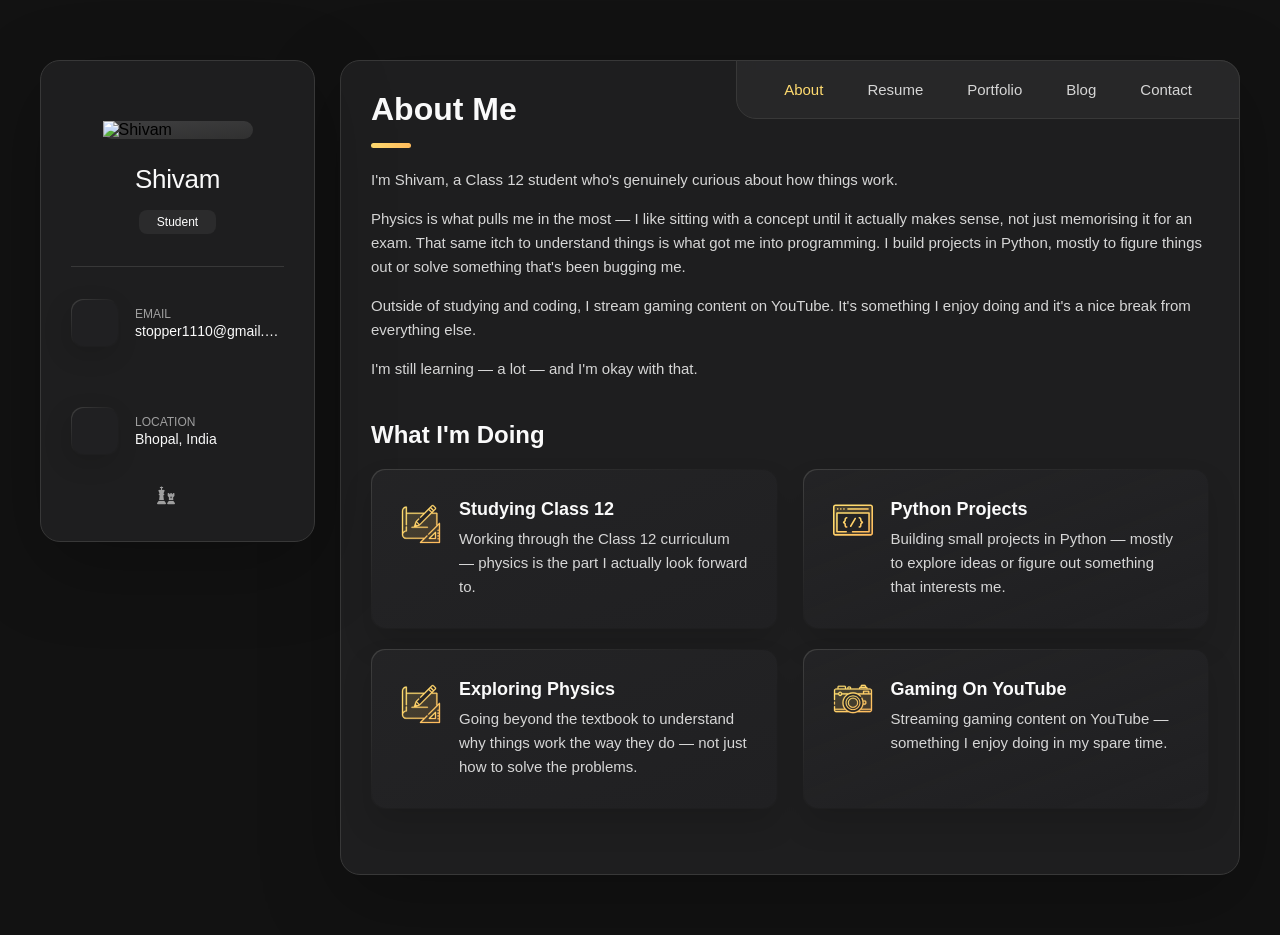
==== commit ab438750: "Update About Me and What I'm Doing content - Rewrite About Me to reflect current status: Class 12 st" ====
--- a/index.html
+++ b/index.html
@@ -193,20 +193,22 @@
                 </header>
 
                 <section class="about-text">
-                    <p>I’m Shivam.</p>
+                    <p>I'm Shivam, a Class 12 student who's genuinely curious about how things work.</p>
 
                     <p>
-                        I’m a student working toward becoming an engineer, driven by curiosity and a need for clarity in
-                        how things work.
+                        Physics is what pulls me in the most — I like sitting with a concept until it actually makes
+                        sense, not just memorising it for an exam. That same itch to understand things is what got me
+                        into programming. I build projects in Python, mostly to figure things out or solve something
+                        that's been bugging me.
                     </p>
 
                     <p>
-                        I prefer focus over noise and consistency over shortcuts. I like learning deeply, thinking
-                        quietly, and improving one step at a time.
+                        Outside of studying and coding, I stream gaming content on YouTube. It's something I enjoy
+                        doing and it's a nice break from everything else.
                     </p>
 
                     <p>
-                        I believe good work speaks for itself.
+                        I'm still learning — a lot — and I'm okay with that.
                     </p>
                 </section>
 
@@ -224,65 +226,53 @@
                     <ul class="service-list">
 
                         <li class="service-item">
-
                             <div class="service-icon-box">
-                                <img src="./assets/images/icon-design.svg" alt="learning icon" width="40">
-                            </div>
-
+                                <img src="./assets/images/icon-design.svg" alt="studying icon" width="40">
+                            </div>
                             <div class="service-content-box">
-                                <h4 class="h4 service-item-title">Learning & Exploration</h4>
-
+                                <h4 class="h4 service-item-title">Studying Class 12</h4>
                                 <p class="service-item-text">
-                                    Exploring how systems work through self-learning, experimentation, and hands-on
-                                    practice with technology and concepts.
+                                    Working through the Class 12 curriculum — physics is the part I actually look
+                                    forward to.
                                 </p>
                             </div>
-
                         </li>
 
                         <li class="service-item">
                             <div class="service-icon-box">
-                                <img src="./assets/images/icon-dev.svg" alt="web development icon" width="40">
-                            </div>
-
+                                <img src="./assets/images/icon-dev.svg" alt="python icon" width="40">
+                            </div>
                             <div class="service-content-box">
-                                <h4 class="h4 service-item-title">Web Development</h4>
-
+                                <h4 class="h4 service-item-title">Python Projects</h4>
                                 <p class="service-item-text">
-                                    Building simple and functional websites using HTML, CSS, and JavaScript, with a
-                                    focus on
-                                    clean structure and usability.
+                                    Building small projects in Python — mostly to explore ideas or figure out
+                                    something that interests me.
                                 </p>
                             </div>
                         </li>
 
                         <li class="service-item">
                             <div class="service-icon-box">
-                                <img src="./assets/images/chess.svg" alt="chess icon" width="40">
-                            </div>
-
+                                <img src="./assets/images/icon-design.svg" alt="physics icon" width="40">
+                            </div>
                             <div class="service-content-box">
-                                <h4 class="h4 service-item-title">Chess</h4>
-
+                                <h4 class="h4 service-item-title">Exploring Physics</h4>
                                 <p class="service-item-text">
-                                    Practicing chess to improve concentration, strategic thinking, and decision-making
-                                    through
-                                    deliberate analysis.
+                                    Going beyond the textbook to understand why things work the way they do —
+                                    not just how to solve the problems.
                                 </p>
                             </div>
                         </li>
 
                         <li class="service-item">
                             <div class="service-icon-box">
-                                <img src="./assets/images/icon-photo.svg" alt="camera icon" width="40">
-                            </div>
-
+                                <img src="./assets/images/icon-photo.svg" alt="streaming icon" width="40">
+                            </div>
                             <div class="service-content-box">
-                                <h4 class="h4 service-item-title">Photography</h4>
-
+                                <h4 class="h4 service-item-title">Gaming on YouTube</h4>
                                 <p class="service-item-text">
-                                    Capturing everyday moments and details, with attention to light, composition, and
-                                    perspective.
+                                    Streaming gaming content on YouTube — something I enjoy doing in my
+                                    spare time.
                                 </p>
                             </div>
                         </li>
